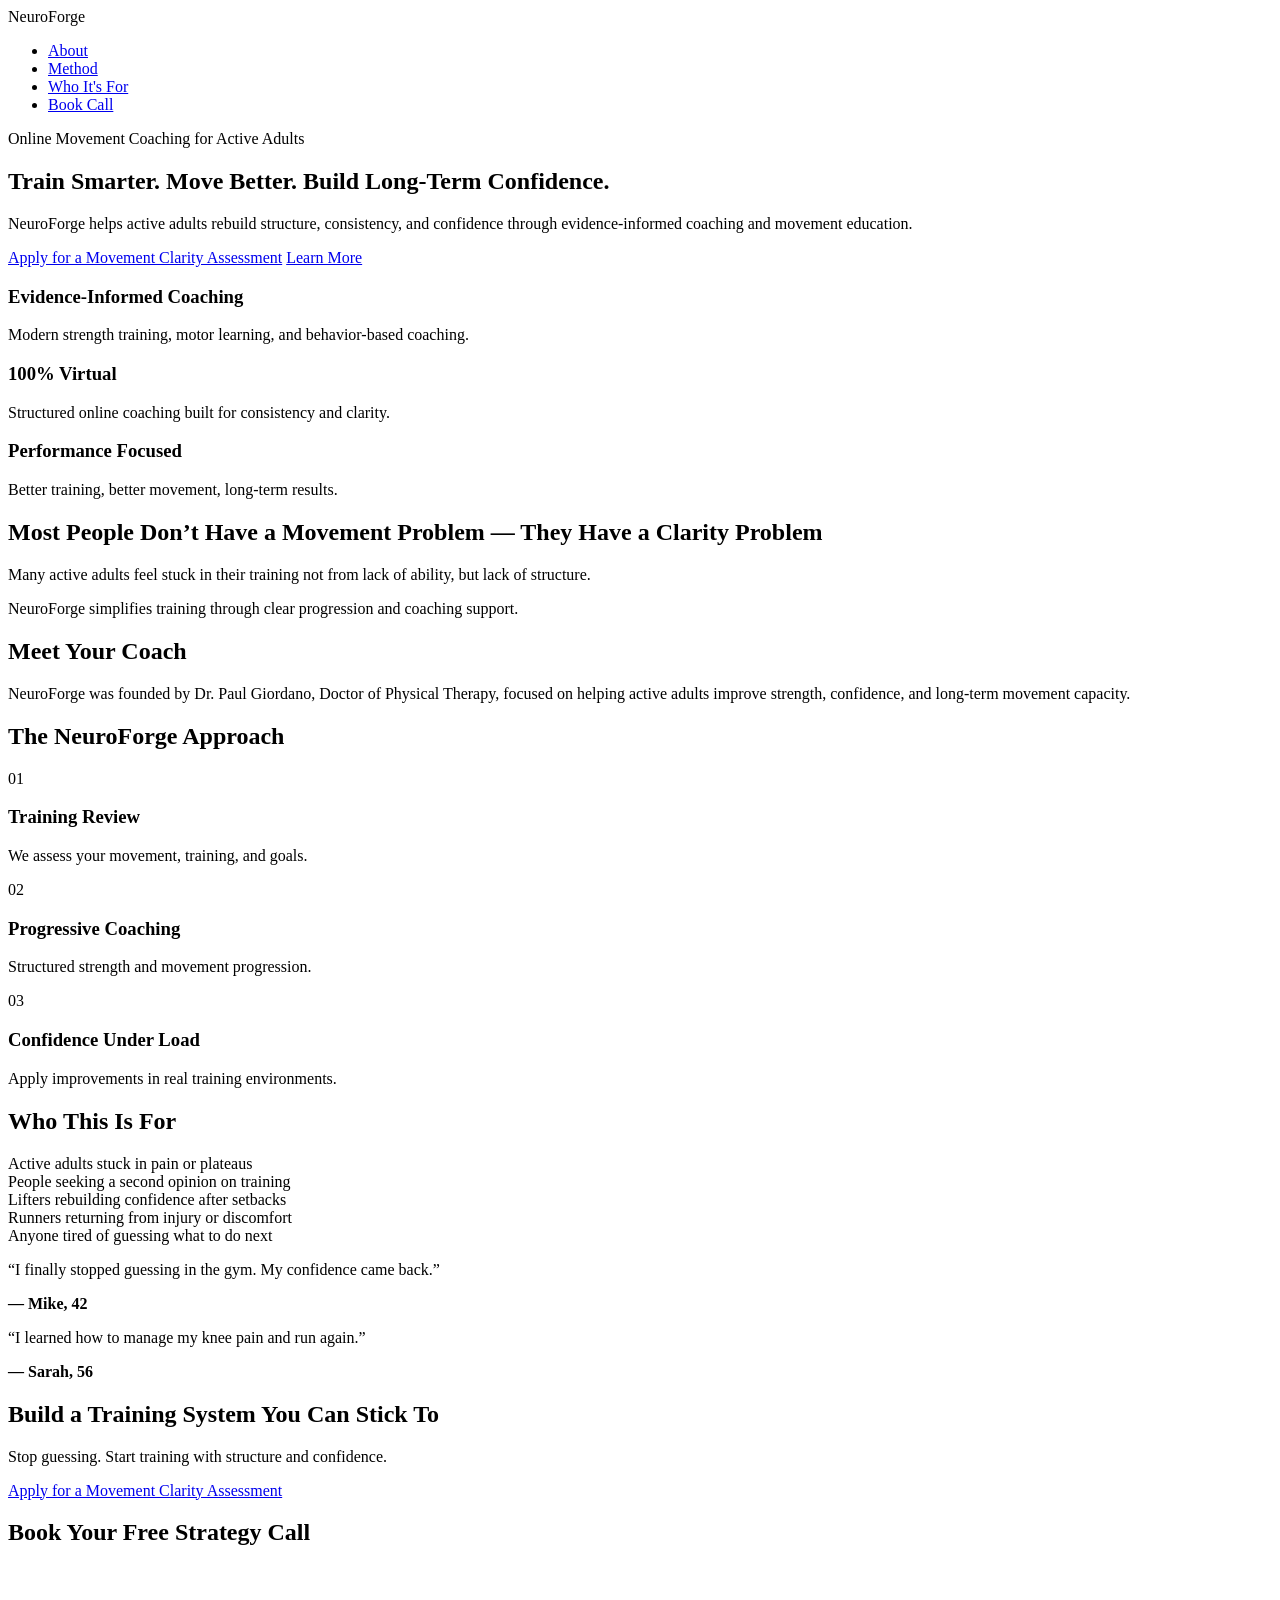
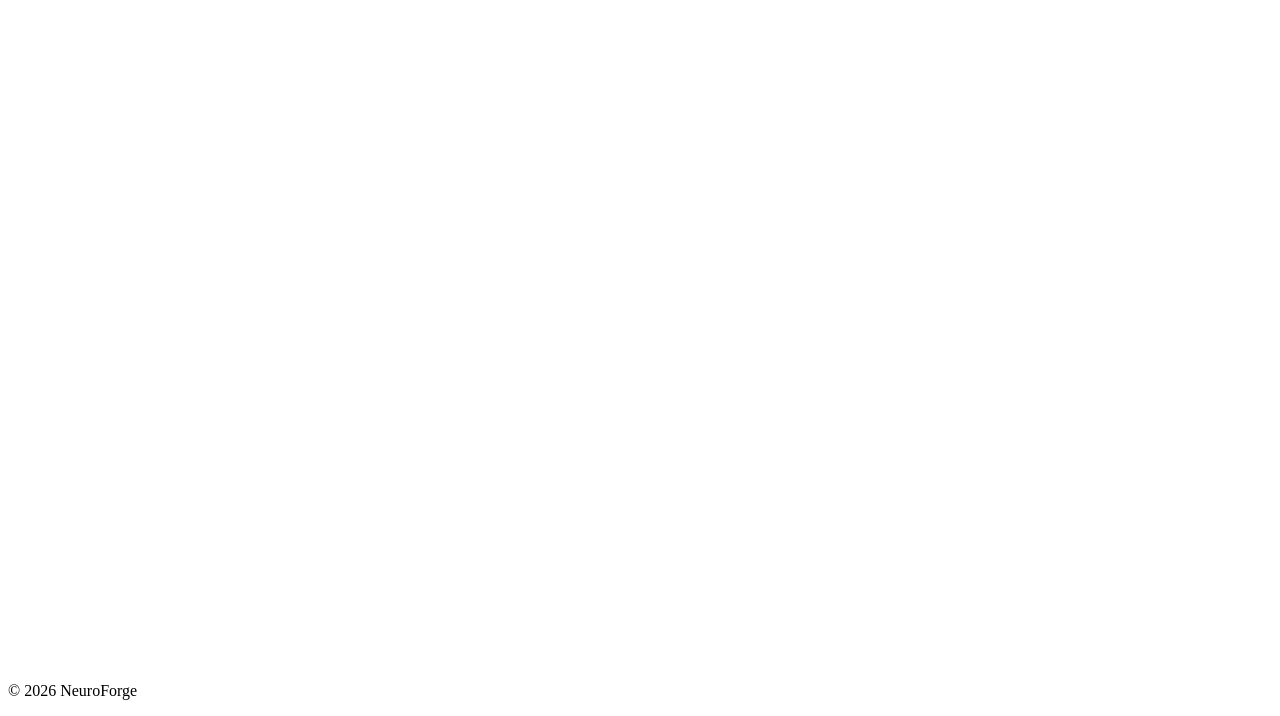
==== index.html @ fa885b61 "Update index.html" ====
<!DOCTYPE html>
<html lang="en">

<head>
  <meta charset="UTF-8" />
  <meta name="viewport" content="width=device-width, initial-scale=1.0"/>

  <title>NeuroForge | Online Movement Coaching for Active Adults</title>

  <meta name="description" content="Online movement coaching for active adults. Build strength, consistency, confidence, and long-term performance through evidence-informed coaching." />
  <meta name="keywords" content="online movement coaching, virtual movement coach, online strength coaching, active adults, movement education, performance coaching, mobility coaching" />
  <meta name="author" content="Dr. Paul Giordano" />

  <!-- Open Graph -->
  <meta property="og:title" content="NeuroForge | Online Movement Coaching for Active Adults" />
  <meta property="og:description" content="Build strength, consistency, and confidence through evidence-informed online coaching." />
  <meta property="og:type" content="website" />

  <!-- Fonts -->
  <link rel="preconnect" href="https://fonts.googleapis.com">
  <link href="https://fonts.googleapis.com/css2?family=Inter:wght@300;400;500;600;700;800&display=swap" rel="stylesheet">

  <!-- Calendly -->
  <link href="https://assets.calendly.com/assets/external/widget.css" rel="stylesheet">
  <script src="https://assets.calendly.com/assets/external/widget.js" async></script>

  <!-- YOUR CSS (THIS IS WHAT CONTROLS COLOR) -->
  <link rel="stylesheet" href="styles.css"/>
</head>

<body>

<!-- NAV -->
<nav class="navbar">
  <div class="logo">NeuroForge</div>

  <ul class="nav-links">
    <li><a href="#about">About</a></li>
    <li><a href="#method">Method</a></li>
    <li><a href="#results">Who It's For</a></li>
    <li><a href="#contact">Book Call</a></li>
  </ul>
</nav>

<!-- HERO -->
<section class="hero">
  <div class="hero-content">

    <p class="hero-subtitle">
      Online Movement Coaching for Active Adults
    </p>

    <h1>
      Train Smarter. Move Better. Build Long-Term Confidence.
    </h1>

    <p class="hero-text">
      NeuroForge helps active adults rebuild structure, consistency, and confidence through evidence-informed coaching and movement education.
    </p>

    <div class="hero-buttons">
      <a href="#contact" class="primary-btn">Apply for a Movement Clarity Assessment</a>
      <a href="#method" class="secondary-btn">Learn More</a>
    </div>

  </div>
</section>

<!-- CREDIBILITY -->
<section class="credibility">
  <div class="container">
    <div class="credibility-grid">

      <div class="credibility-card">
        <h3>Evidence-Informed Coaching</h3>
        <p>Modern strength training, motor learning, and behavior-based coaching.</p>
      </div>

      <div class="credibility-card">
        <h3>100% Virtual</h3>
        <p>Structured online coaching built for consistency and clarity.</p>
      </div>

      <div class="credibility-card">
        <h3>Performance Focused</h3>
        <p>Better training, better movement, long-term results.</p>
      </div>

    </div>
  </div>
</section>

<!-- ABOUT -->
<section class="about" id="about">
  <div class="container narrow">

    <h2>Most People Don’t Have a Movement Problem — They Have a Clarity Problem</h2>

    <p>
      Many active adults feel stuck in their training not from lack of ability, but lack of structure.
    </p>

    <p>
      NeuroForge simplifies training through clear progression and coaching support.
    </p>

  </div>
</section>

<!-- FOUNDER -->
<section class="founder">
  <div class="container narrow">

    <h2>Meet Your Coach</h2>

    <p>
      NeuroForge was founded by Dr. Paul Giordano, Doctor of Physical Therapy, focused on helping active adults improve strength, confidence, and long-term movement capacity.
    </p>

  </div>
</section>

<!-- METHOD -->
<section class="method" id="method">
  <div class="container">

    <h2>The NeuroForge Approach</h2>

    <div class="method-grid">

      <div class="method-card">
        <span>01</span>
        <h3>Training Review</h3>
        <p>We assess your movement, training, and goals.</p>
      </div>

      <div class="method-card">
        <span>02</span>
        <h3>Progressive Coaching</h3>
        <p>Structured strength and movement progression.</p>
      </div>

      <div class="method-card">
        <span>03</span>
        <h3>Confidence Under Load</h3>
        <p>Apply improvements in real training environments.</p>
      </div>

    </div>

  </div>
</section>

<!-- WHO IT'S FOR -->
<section class="results" id="results">
  <div class="container">

    <h2>Who This Is For</h2>

    <div class="results-grid">
      <div class="result-item">Active adults stuck in pain or plateaus</div>
      <div class="result-item">People seeking a second opinion on training</div>
      <div class="result-item">Lifters rebuilding confidence after setbacks</div>
      <div class="result-item">Runners returning from injury or discomfort</div>
      <div class="result-item">Anyone tired of guessing what to do next</div>
    </div>

  </div>
</section>

<!-- TESTIMONIALS -->
<section class="testimonials">
  <div class="container">

    <div class="testimonial">
      <p>“I finally stopped guessing in the gym. My confidence came back.”</p>
      <strong>— Mike, 42</strong>
    </div>

    <div class="testimonial">
      <p>“I learned how to manage my knee pain and run again.”</p>
      <strong>— Sarah, 56</strong>
    </div>

  </div>
</section>

<!-- CTA -->
<section class="cta">
  <div class="container">

    <h2>Build a Training System You Can Stick To</h2>
    <p>Stop guessing. Start training with structure and confidence.</p>

    <a href="#contact" class="primary-btn">Apply for a Movement Clarity Assessment</a>

  </div>
</section>

<!-- CONTACT -->
<section class="contact" id="contact">
  <div class="container">

    <h2>Book Your Free Strategy Call</h2>

    <div class="calendly-inline-widget"
      data-url="https://calendly.com/paulgiordanodpt/30min"
      style="min-width:320px;height:700px;">
    </div>

  </div>
</section>

<!-- FOOTER -->
<footer>
  <div class="container">
    <p>© 2026 NeuroForge</p>
  </div>
</footer>

<script src="script.js"></script>

</body>
</html>
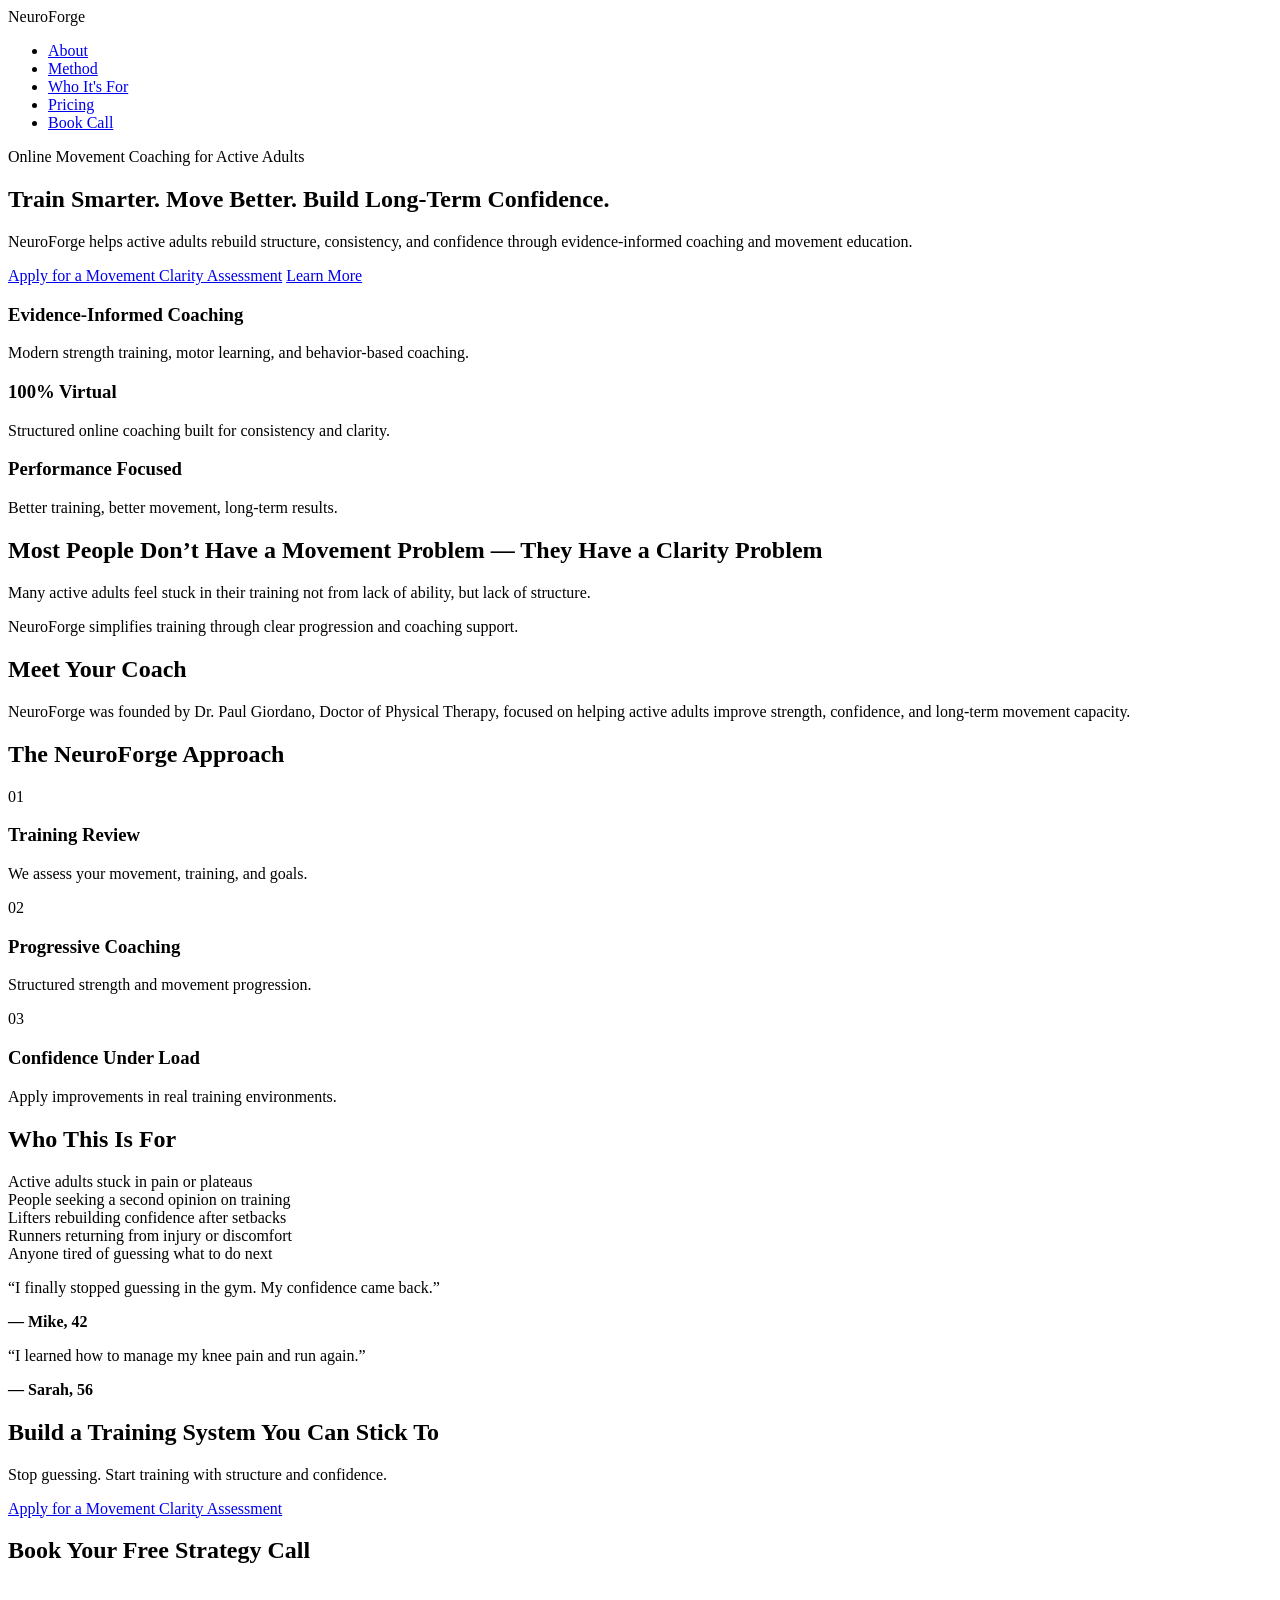
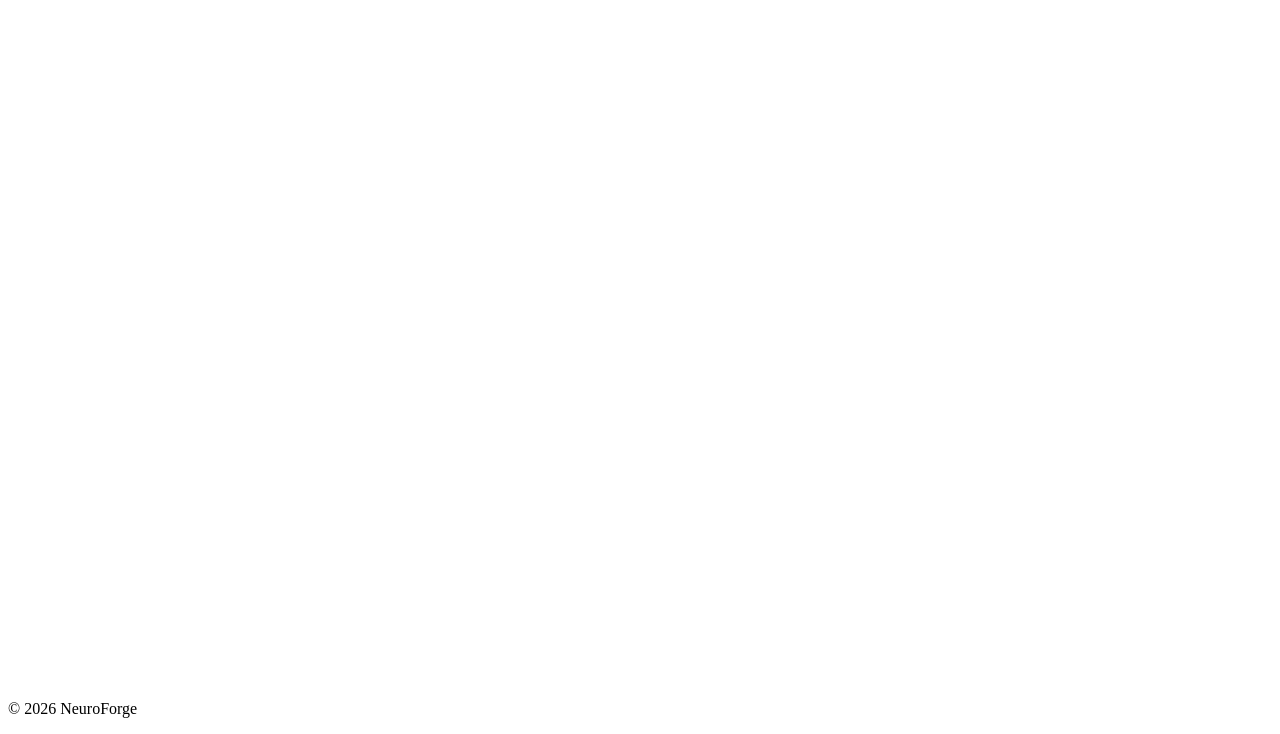
==== commit 6d4d4eaf: "Update index.html" ====
--- a/index.html
+++ b/index.html
@@ -38,6 +38,7 @@
     <li><a href="#about">About</a></li>
     <li><a href="#method">Method</a></li>
     <li><a href="#results">Who It's For</a></li>
+    <li><a href="pricing.html">Pricing</a></li>
     <li><a href="#contact">Book Call</a></li>
   </ul>
 </nav>
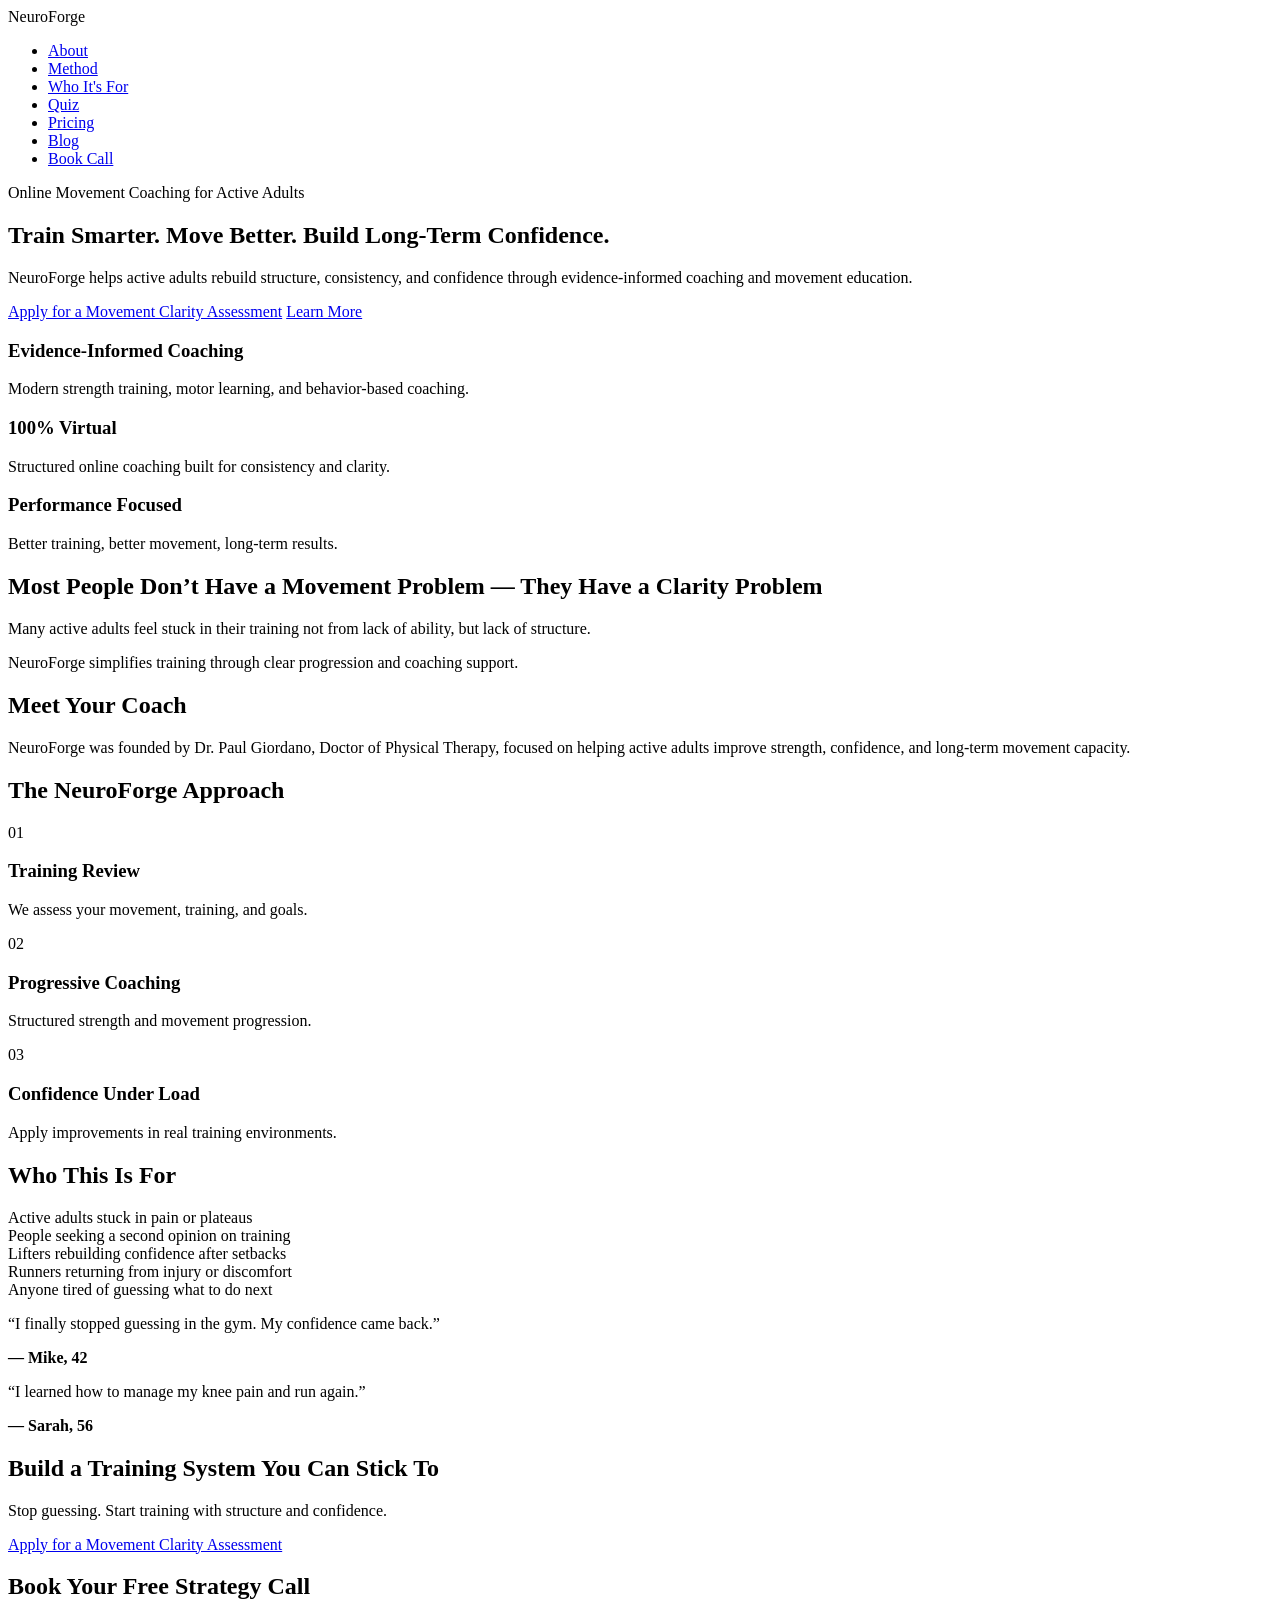
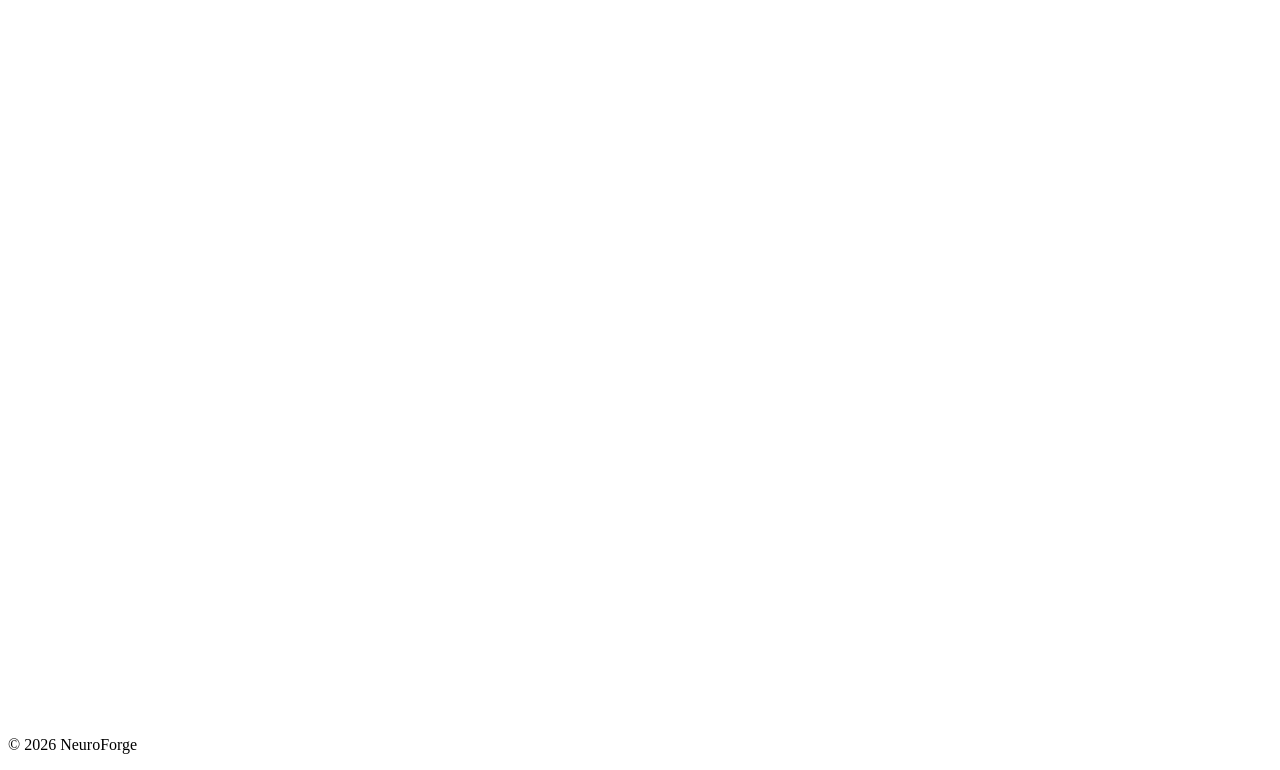
==== commit 303ff303: "Update index.html" ====
--- a/index.html
+++ b/index.html
@@ -38,7 +38,9 @@
     <li><a href="#about">About</a></li>
     <li><a href="#method">Method</a></li>
     <li><a href="#results">Who It's For</a></li>
+   <li><a href="quiz.html">Quiz</a></li>
     <li><a href="pricing.html">Pricing</a></li>
+    <li><a href="blog.html">Blog</a></li>
     <li><a href="#contact">Book Call</a></li>
   </ul>
 </nav>
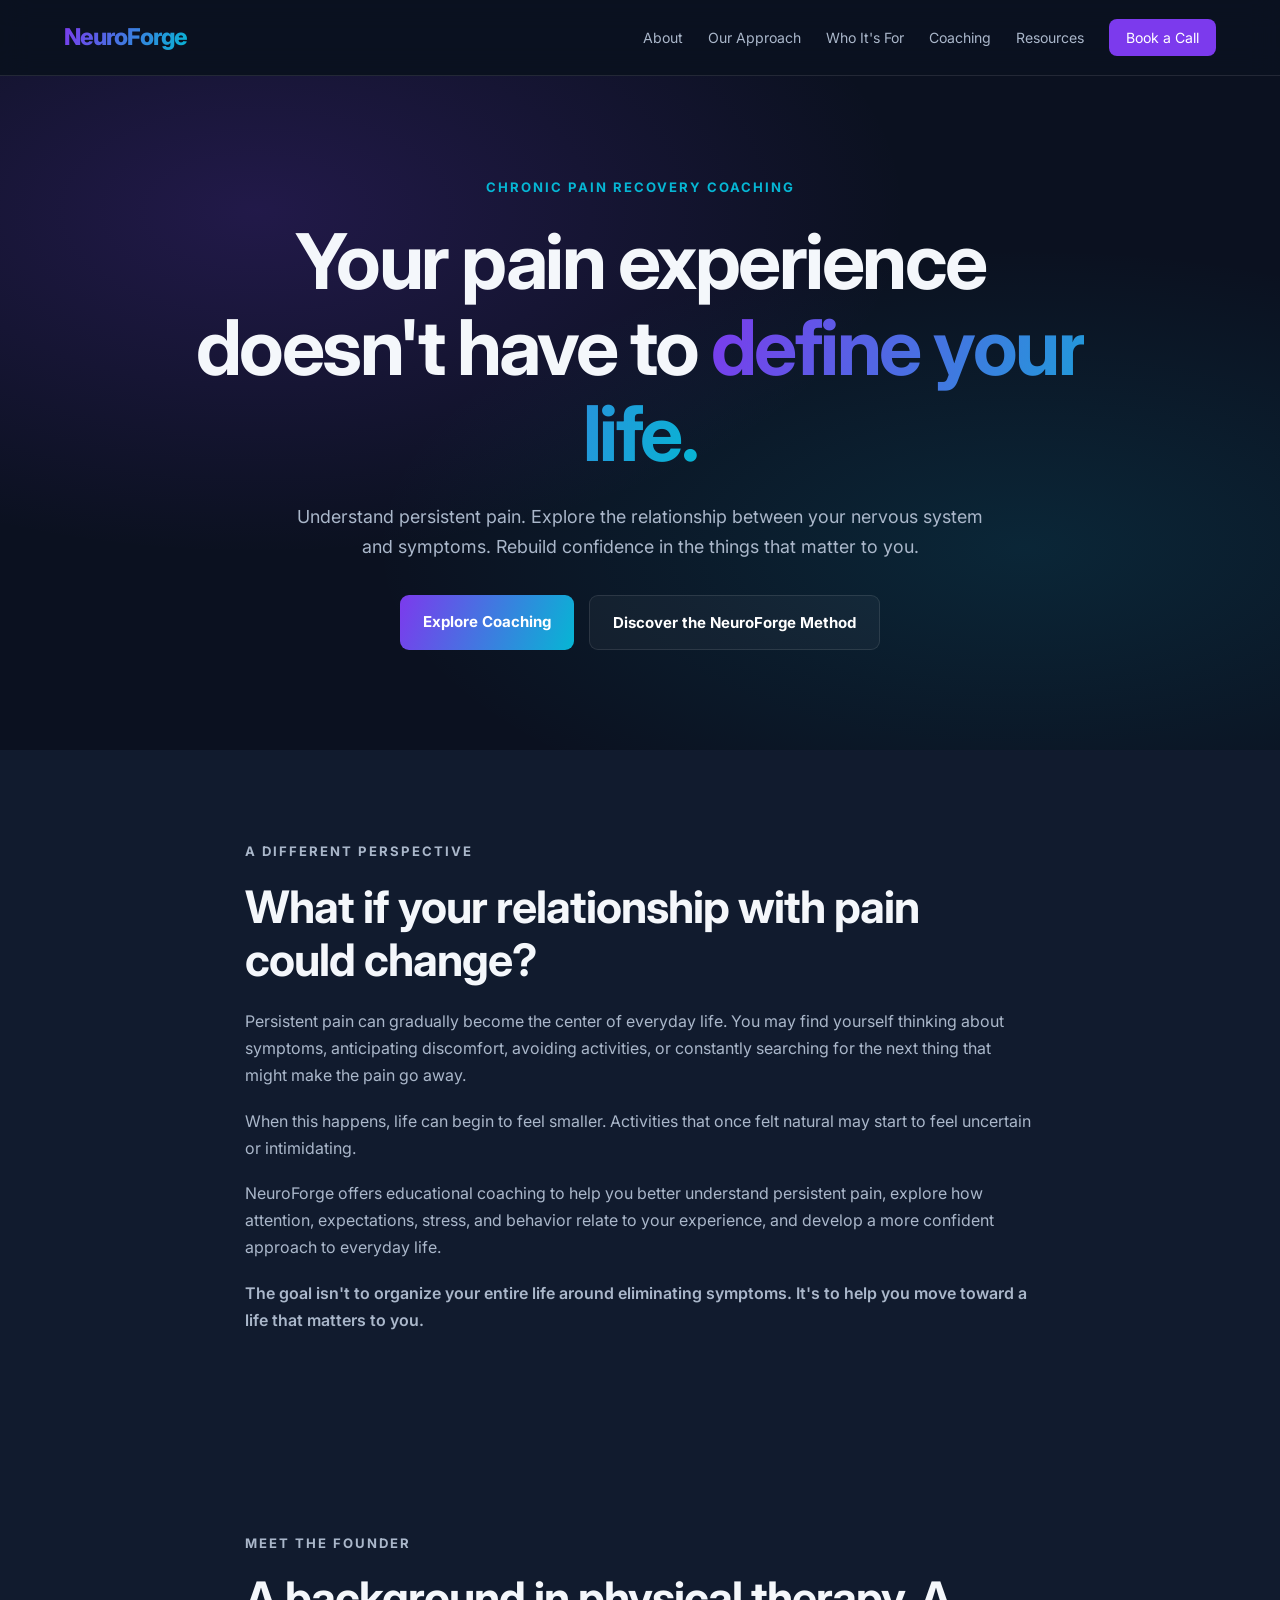
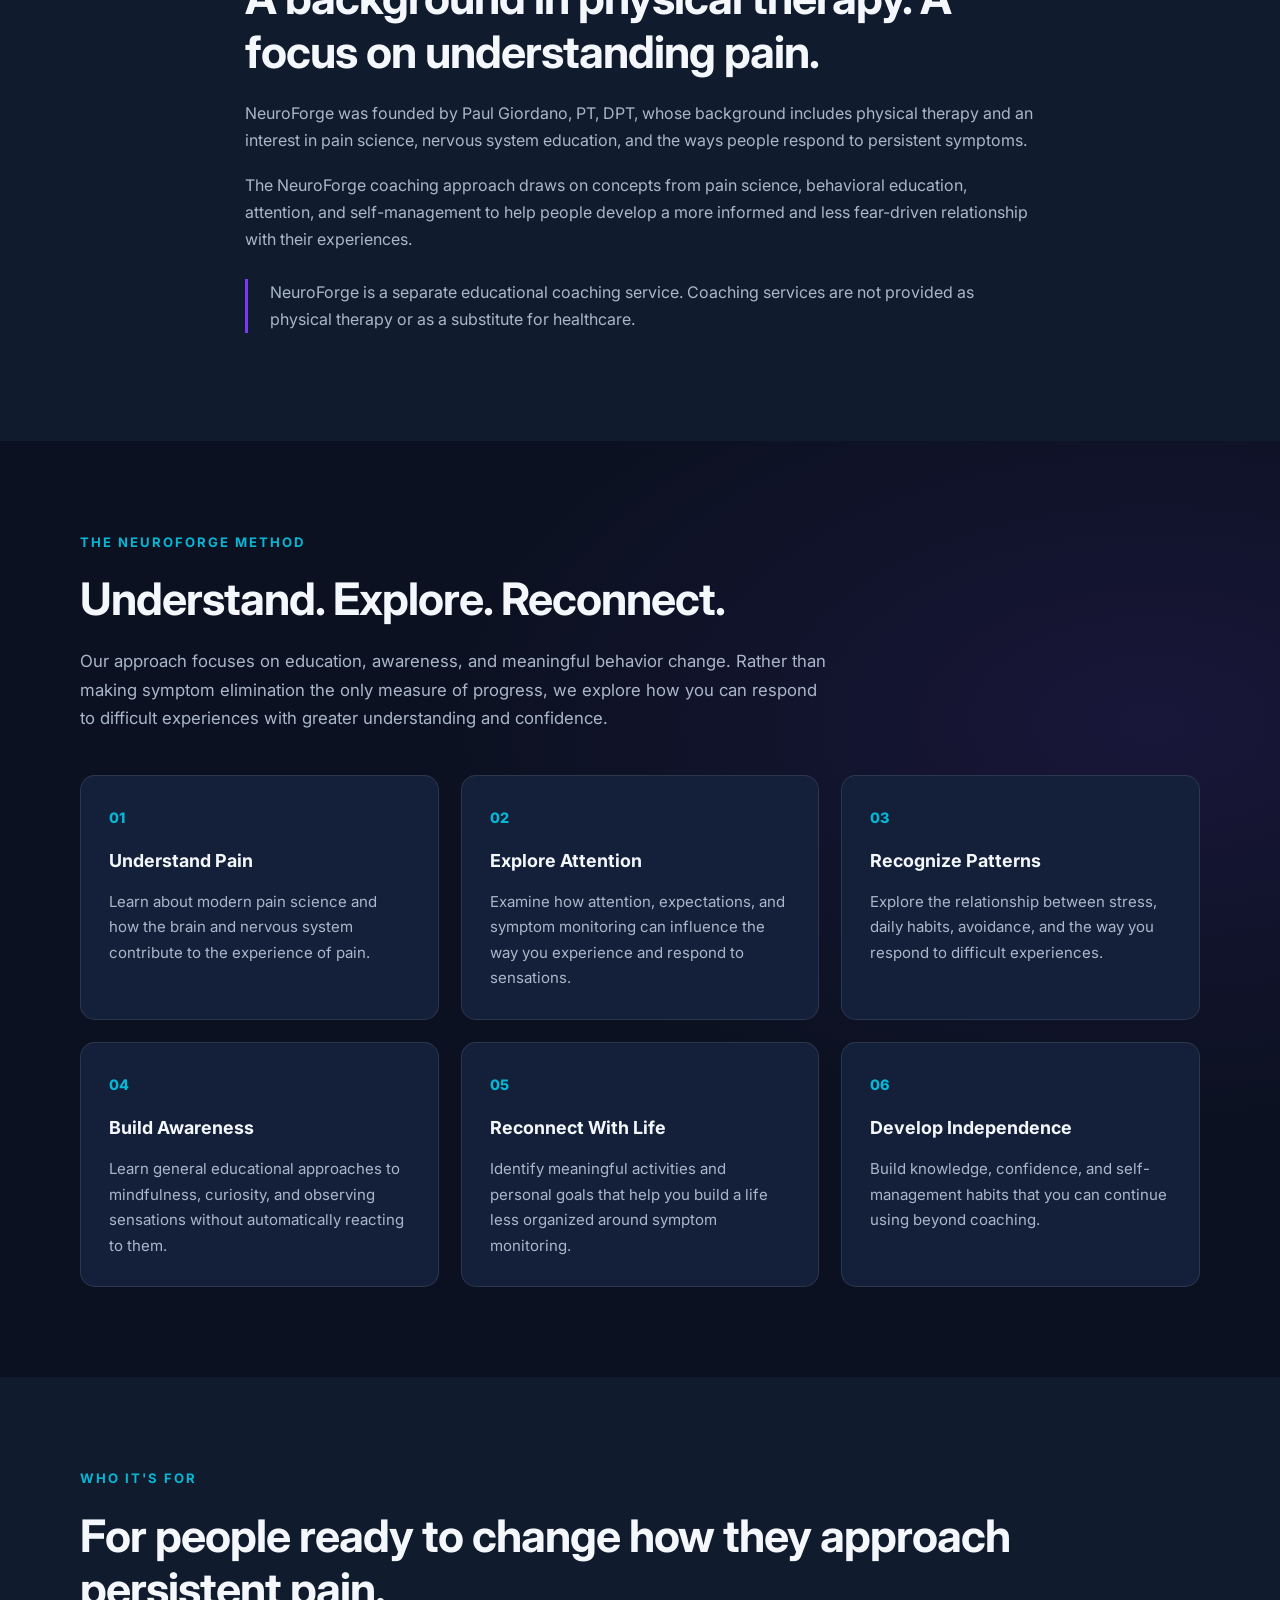
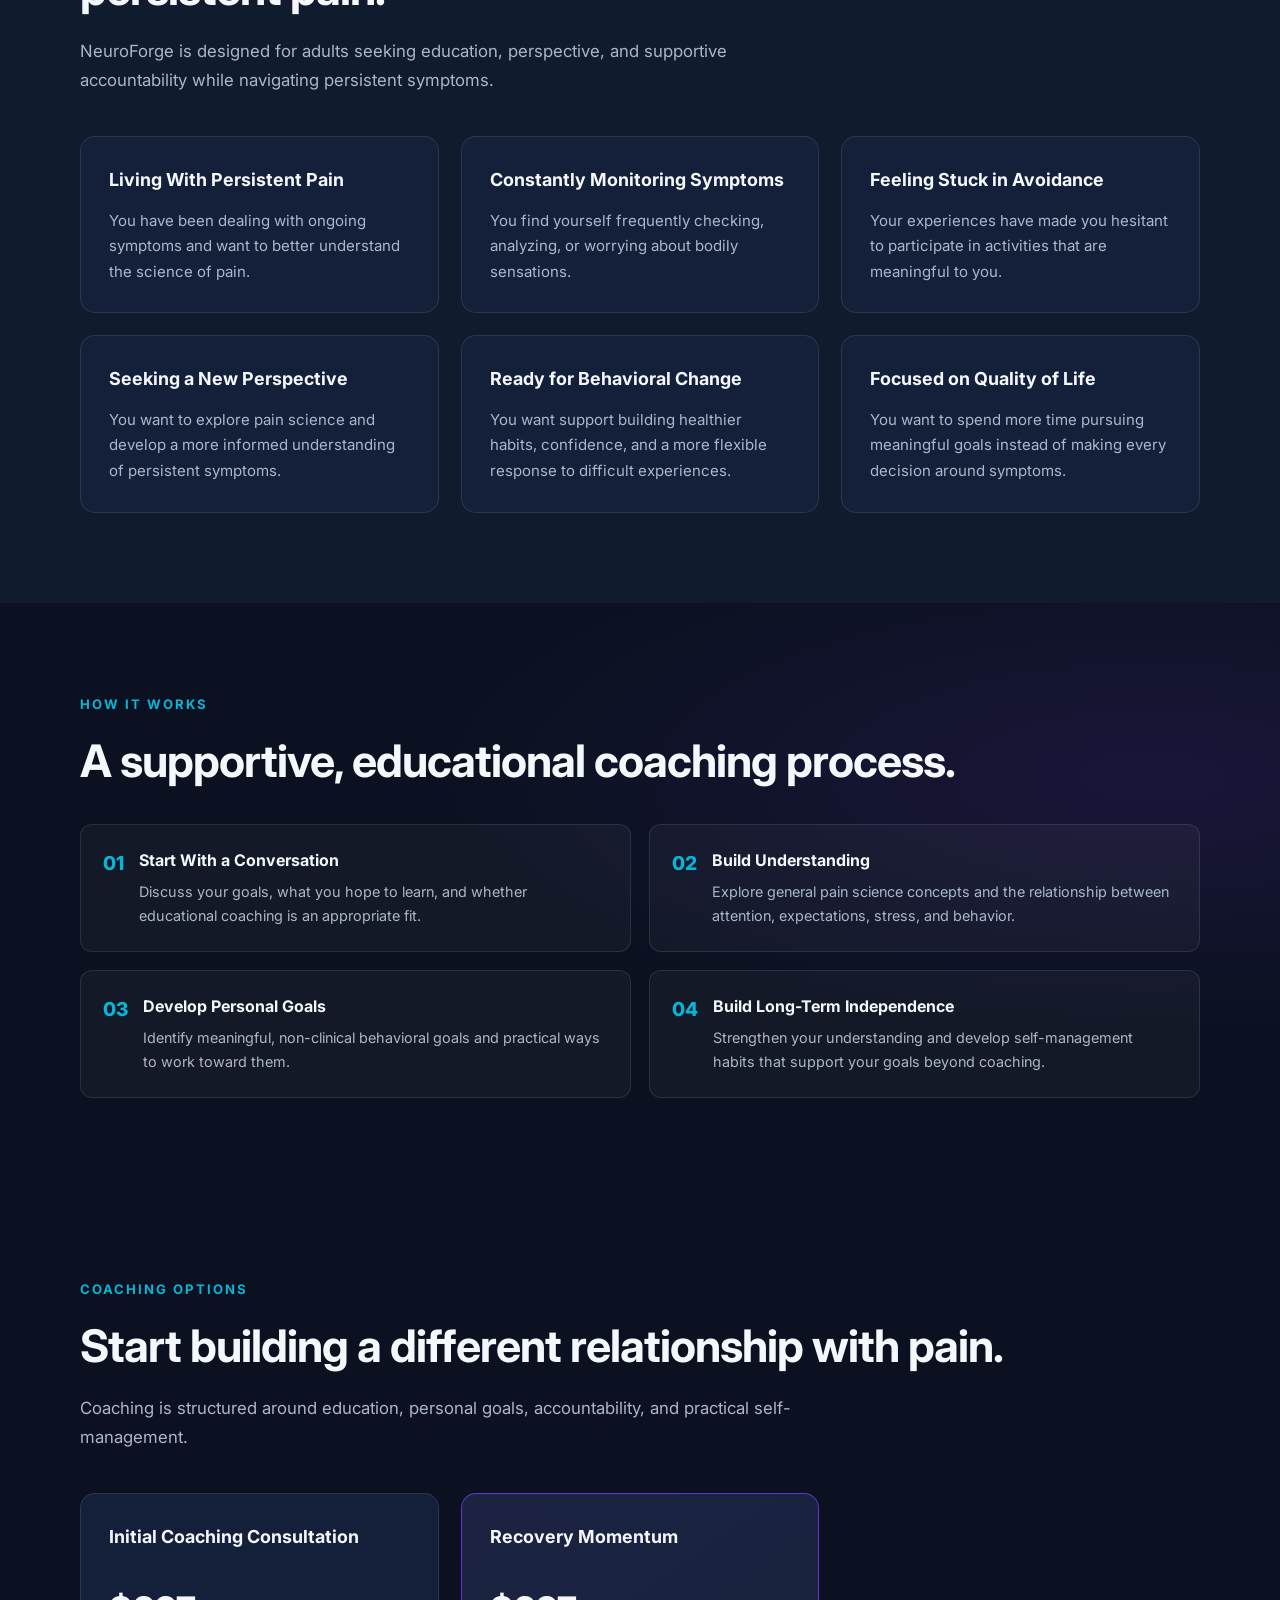
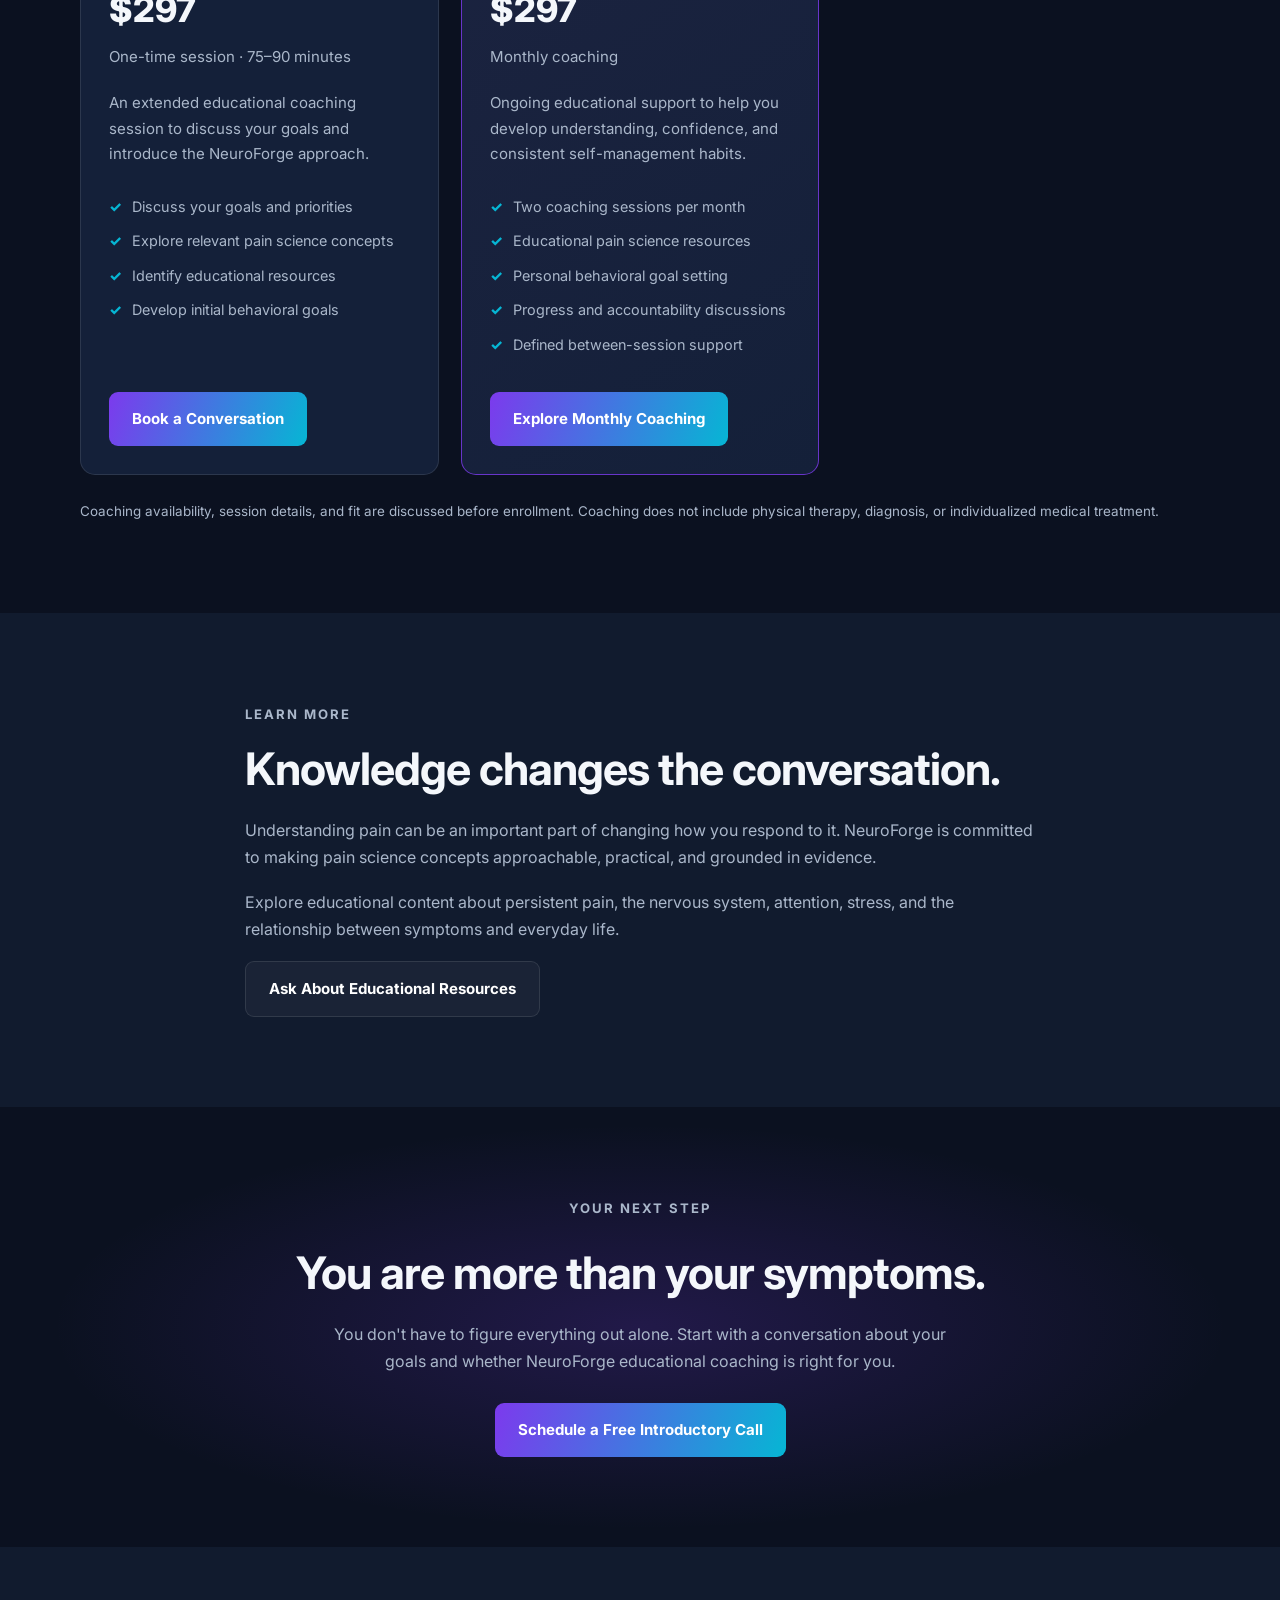
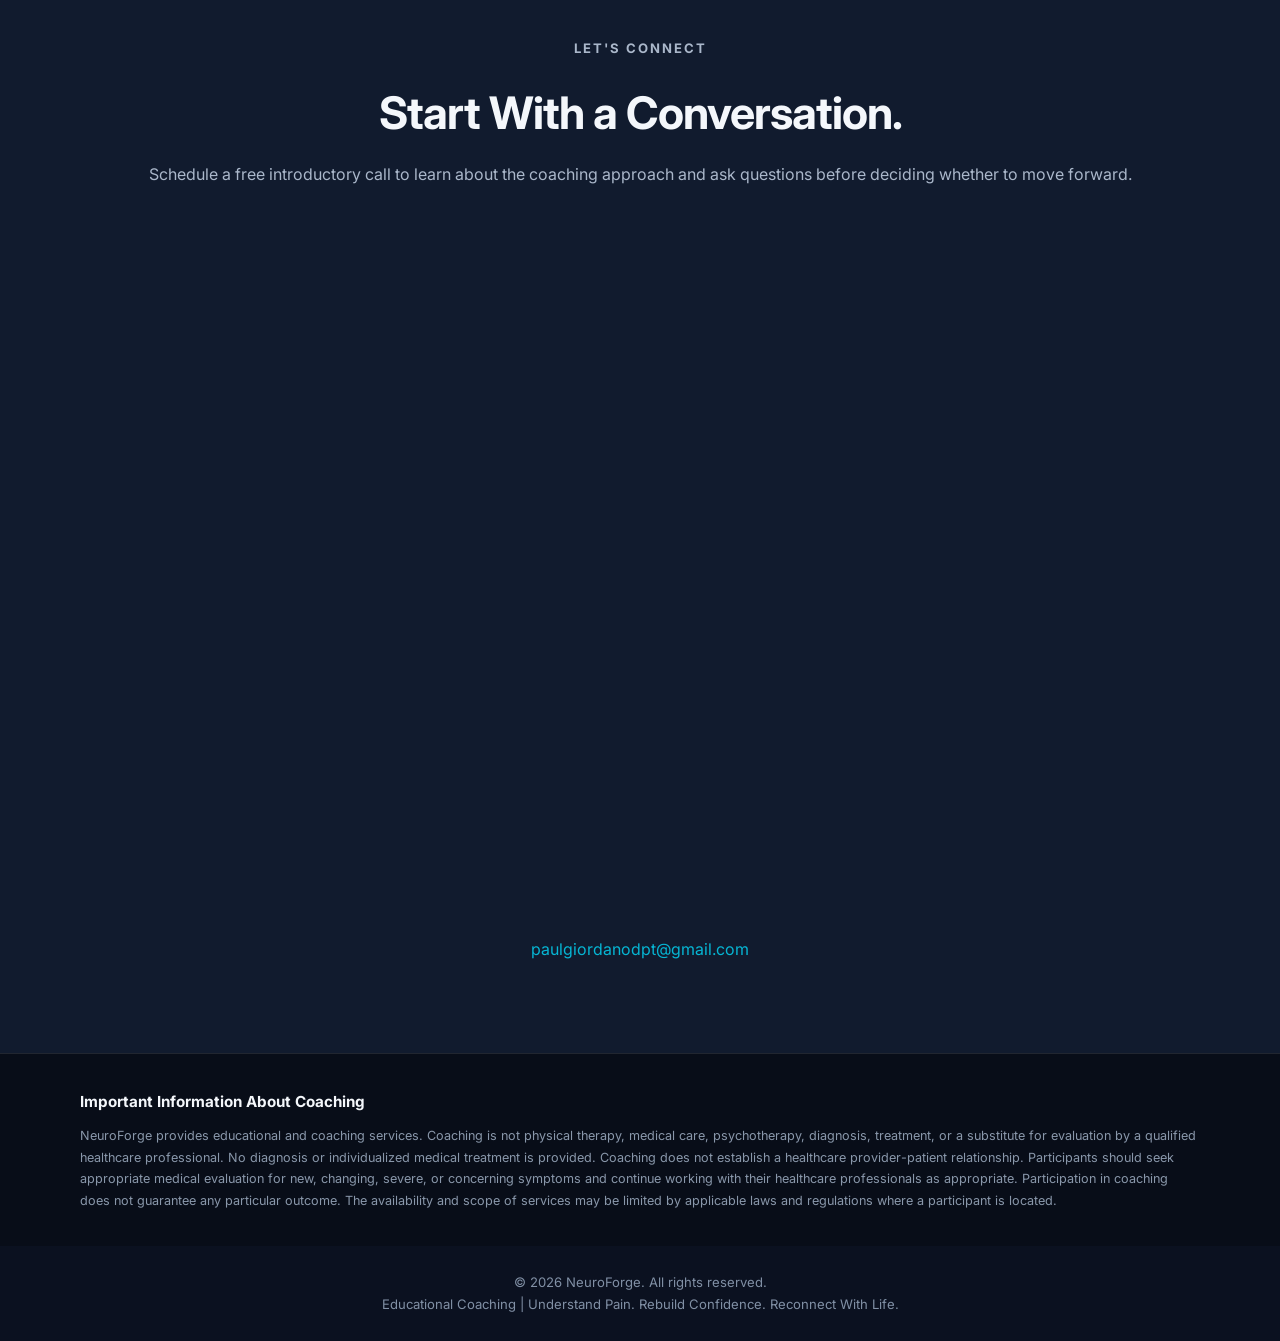
==== commit fb9823cc: "Update index.html" ====
--- a/index.html
+++ b/index.html
@@ -1,227 +1,999 @@
+
 <!DOCTYPE html>
 <html lang="en">
-
 <head>
   <meta charset="UTF-8" />
-  <meta name="viewport" content="width=device-width, initial-scale=1.0"/>
-
-  <title>NeuroForge | Online Movement Coaching for Active Adults</title>
-
-  <meta name="description" content="Online movement coaching for active adults. Build strength, consistency, confidence, and long-term performance through evidence-informed coaching." />
-  <meta name="keywords" content="online movement coaching, virtual movement coach, online strength coaching, active adults, movement education, performance coaching, mobility coaching" />
-  <meta name="author" content="Dr. Paul Giordano" />
-
-  <!-- Open Graph -->
-  <meta property="og:title" content="NeuroForge | Online Movement Coaching for Active Adults" />
-  <meta property="og:description" content="Build strength, consistency, and confidence through evidence-informed online coaching." />
+  <meta name="viewport" content="width=device-width, initial-scale=1.0" />
+
+  <title>NeuroForge | Chronic Pain Recovery Coaching</title>
+
+  <meta name="description" content="NeuroForge offers educational coaching for people living with persistent pain. Understand pain, build confidence, and reconnect with the activities that matter." />
+  <meta name="keywords" content="chronic pain coaching, persistent pain education, pain neuroscience education, nervous system education, pain recovery coaching" />
+  <meta name="author" content="Paul Giordano" />
+
+  <meta property="og:title" content="NeuroForge | Chronic Pain Recovery Coaching" />
+  <meta property="og:description" content="Understand pain. Rebuild confidence. Reconnect with life." />
   <meta property="og:type" content="website" />
 
-  <!-- Fonts -->
   <link rel="preconnect" href="https://fonts.googleapis.com">
+  <link rel="preconnect" href="https://fonts.gstatic.com" crossorigin>
   <link href="https://fonts.googleapis.com/css2?family=Inter:wght@300;400;500;600;700;800&display=swap" rel="stylesheet">
 
-  <!-- Calendly -->
   <link href="https://assets.calendly.com/assets/external/widget.css" rel="stylesheet">
   <script src="https://assets.calendly.com/assets/external/widget.js" async></script>
 
-  <!-- YOUR CSS (THIS IS WHAT CONTROLS COLOR) -->
-  <link rel="stylesheet" href="styles.css"/>
+  <style>
+    :root {
+      --bg: #0b1120;
+      --bg-light: #111b2e;
+      --card: #142039;
+      --purple: #7c3aed;
+      --cyan: #06b6d4;
+      --text: #f4f7fb;
+      --muted: #aab7ca;
+      --border: rgba(255,255,255,0.10);
+      --gradient: linear-gradient(110deg, #7c3aed, #06b6d4);
+    }
+
+    * {
+      box-sizing: border-box;
+      margin: 0;
+      padding: 0;
+    }
+
+    html {
+      scroll-behavior: smooth;
+      scroll-padding-top: 90px;
+    }
+
+    body {
+      font-family: 'Inter', sans-serif;
+      background: var(--bg);
+      color: var(--text);
+      line-height: 1.7;
+    }
+
+    a {
+      color: inherit;
+      text-decoration: none;
+    }
+
+    .container {
+      width: min(1120px, 90%);
+      margin: auto;
+    }
+
+    .narrow {
+      max-width: 790px;
+    }
+
+    .navbar {
+      position: sticky;
+      top: 0;
+      z-index: 100;
+      display: flex;
+      justify-content: space-between;
+      align-items: center;
+      padding: 18px 5%;
+      background: rgba(11,17,32,0.94);
+      backdrop-filter: blur(14px);
+      border-bottom: 1px solid var(--border);
+    }
+
+    .logo {
+      font-size: 1.45rem;
+      font-weight: 800;
+      letter-spacing: -1px;
+      background: var(--gradient);
+      -webkit-background-clip: text;
+      background-clip: text;
+      color: transparent;
+    }
+
+    .nav-links {
+      display: flex;
+      align-items: center;
+      gap: 25px;
+      list-style: none;
+    }
+
+    .nav-links a {
+      color: var(--muted);
+      font-size: 0.88rem;
+      transition: color 0.2s;
+    }
+
+    .nav-links a:hover {
+      color: var(--cyan);
+    }
+
+    .nav-links .nav-cta {
+      color: white;
+      background: var(--purple);
+      padding: 10px 17px;
+      border-radius: 8px;
+    }
+
+    .hero {
+      min-height: 660px;
+      display: flex;
+      align-items: center;
+      text-align: center;
+      padding: 100px 20px;
+      background:
+        radial-gradient(ellipse at 20% 20%, rgba(124,58,237,0.20), transparent 45%),
+        radial-gradient(ellipse at 80% 70%, rgba(6,182,212,0.13), transparent 45%);
+    }
+
+    .hero-content {
+      max-width: 900px;
+      margin: auto;
+    }
+
+    .eyebrow {
+      color: var(--cyan);
+      font-size: 0.82rem;
+      font-weight: 700;
+      letter-spacing: 2px;
+      text-transform: uppercase;
+      margin-bottom: 20px;
+    }
+
+    h1 {
+      font-size: clamp(2.6rem, 6vw, 4.8rem);
+      line-height: 1.12;
+      letter-spacing: -2.5px;
+      margin-bottom: 25px;
+    }
+
+    .gradient-text {
+      background: var(--gradient);
+      -webkit-background-clip: text;
+      background-clip: text;
+      color: transparent;
+    }
+
+    .hero-text {
+      max-width: 720px;
+      margin: 0 auto 32px;
+      color: var(--muted);
+      font-size: 1.12rem;
+    }
+
+    .hero-buttons {
+      display: flex;
+      justify-content: center;
+      flex-wrap: wrap;
+      gap: 15px;
+    }
+
+    .primary-btn,
+    .secondary-btn {
+      display: inline-block;
+      padding: 14px 23px;
+      border-radius: 9px;
+      font-weight: 700;
+      font-size: 0.94rem;
+      transition: transform 0.2s, opacity 0.2s;
+    }
+
+    .primary-btn {
+      color: white;
+      background: var(--gradient);
+    }
+
+    .secondary-btn {
+      color: white;
+      border: 1px solid var(--border);
+      background: rgba(255,255,255,0.04);
+    }
+
+    .primary-btn:hover,
+    .secondary-btn:hover {
+      transform: translateY(-2px);
+      opacity: 0.9;
+    }
+
+    section {
+      padding: 90px 0;
+    }
+
+    section h2 {
+      font-size: clamp(2rem, 4vw, 2.8rem);
+      line-height: 1.2;
+      letter-spacing: -1px;
+      margin-bottom: 20px;
+    }
+
+    .section-intro {
+      max-width: 750px;
+      color: var(--muted);
+      font-size: 1.05rem;
+      margin-bottom: 42px;
+    }
+
+    .about {
+      background: var(--bg-light);
+    }
+
+    .about p,
+    .founder p,
+    .method-intro,
+    .who-intro {
+      color: var(--muted);
+      margin-bottom: 18px;
+    }
+
+    .highlight {
+      color: var(--cyan);
+      font-weight: 600;
+    }
+
+    .pillars-grid,
+    .who-grid,
+    .pricing-grid {
+      display: grid;
+      grid-template-columns: repeat(3, 1fr);
+      gap: 22px;
+      margin-top: 40px;
+    }
+
+    .pillar-card,
+    .who-card,
+    .pricing-card {
+      background: var(--card);
+      border: 1px solid var(--border);
+      border-radius: 15px;
+      padding: 28px;
+    }
+
+    .pillar-number {
+      display: inline-block;
+      color: var(--cyan);
+      font-weight: 800;
+      font-size: 0.9rem;
+      margin-bottom: 16px;
+    }
+
+    .pillar-card h3,
+    .who-card h3,
+    .pricing-card h3 {
+      font-size: 1.12rem;
+      margin-bottom: 12px;
+    }
+
+    .pillar-card p,
+    .who-card p,
+    .pricing-card p {
+      color: var(--muted);
+      font-size: 0.94rem;
+    }
+
+    .founder {
+      background: var(--bg-light);
+    }
+
+    .founder-note {
+      border-left: 3px solid var(--purple);
+      padding-left: 22px;
+      margin-top: 25px;
+    }
+
+    .method {
+      background:
+        radial-gradient(ellipse at 90% 30%, rgba(124,58,237,0.12), transparent 45%);
+    }
+
+    .method-list {
+      display: grid;
+      grid-template-columns: repeat(2, 1fr);
+      gap: 18px;
+      margin-top: 35px;
+    }
+
+    .method-item {
+      display: flex;
+      gap: 15px;
+      align-items: flex-start;
+      padding: 22px;
+      background: rgba(255,255,255,0.035);
+      border: 1px solid var(--border);
+      border-radius: 12px;
+    }
+
+    .method-icon {
+      color: var(--cyan);
+      font-size: 1.2rem;
+      font-weight: 800;
+    }
+
+    .method-item h3 {
+      font-size: 1rem;
+      margin-bottom: 6px;
+    }
+
+    .method-item p {
+      color: var(--muted);
+      font-size: 0.9rem;
+    }
+
+    .who {
+      background: var(--bg-light);
+    }
+
+    .who-card {
+      min-height: 150px;
+    }
+
+    .who-card p {
+      margin-top: 8px;
+    }
+
+    .pricing-card {
+      display: flex;
+      flex-direction: column;
+      align-items: flex-start;
+    }
+
+    .pricing-card.featured {
+      border-color: rgba(124,58,237,0.8);
+      background: linear-gradient(145deg, #1b2340, #142039);
+    }
+
+    .price {
+      font-size: 2.2rem;
+      font-weight: 800;
+      margin: 15px 0 5px;
+    }
+
+    .price-note {
+      color: var(--muted);
+      font-size: 0.85rem;
+      margin-bottom: 20px;
+    }
+
+    .pricing-card ul {
+      list-style: none;
+      margin: 18px 0 25px;
+    }
+
+    .pricing-card li {
+      color: var(--muted);
+      font-size: 0.9rem;
+      margin: 10px 0;
+    }
+
+    .pricing-card li::before {
+      content: "✓";
+      color: var(--cyan);
+      margin-right: 10px;
+      font-weight: 800;
+    }
+
+    .pricing-card .primary-btn {
+      margin-top: auto;
+    }
+
+    .pricing-disclaimer {
+      margin-top: 25px;
+      color: var(--muted);
+      font-size: 0.84rem;
+    }
+
+    .cta {
+      text-align: center;
+      background:
+        radial-gradient(ellipse at center, rgba(124,58,237,0.20), transparent 65%);
+    }
+
+    .cta p {
+      max-width: 650px;
+      margin: 0 auto 28px;
+      color: var(--muted);
+    }
+
+    .contact {
+      background: var(--bg-light);
+      text-align: center;
+    }
+
+    .contact p {
+      color: var(--muted);
+      margin-bottom: 28px;
+    }
+
+    .calendly-inline-widget {
+      min-width: 320px;
+      height: 700px;
+      margin: 0 auto;
+      max-width: 1000px;
+    }
+
+    .contact-email {
+      display: inline-block;
+      margin-top: 20px;
+      color: var(--cyan);
+    }
+
+    .disclaimer {
+      padding: 35px 0;
+      background: #080d18;
+      border-top: 1px solid var(--border);
+    }
+
+    .disclaimer h3 {
+      font-size: 0.95rem;
+      margin-bottom: 10px;
+    }
+
+    .disclaimer p {
+      color: #8997aa;
+      font-size: 0.79rem;
+      line-height: 1.7;
+    }
+
+    footer {
+      padding: 25px 0;
+      text-align: center;
+      color: #8190a5;
+      font-size: 0.82rem;
+    }
+
+    @media (max-width: 850px) {
+      .navbar {
+        align-items: flex-start;
+        gap: 15px;
+        flex-direction: column;
+      }
+
+      .nav-links {
+        width: 100%;
+        gap: 16px;
+        flex-wrap: wrap;
+      }
+
+      .pillars-grid,
+      .who-grid,
+      .pricing-grid {
+        grid-template-columns: repeat(2, 1fr);
+      }
+    }
+
+    @media (max-width: 600px) {
+      section {
+        padding: 65px 0;
+      }
+
+      .hero {
+        min-height: auto;
+        padding: 85px 18px;
+      }
+
+      h1 {
+        letter-spacing: -1.5px;
+      }
+
+      .hero-text {
+        font-size: 1rem;
+      }
+
+      .hero-buttons {
+        flex-direction: column;
+      }
+
+      .hero-buttons a {
+        width: 100%;
+        text-align: center;
+      }
+
+      .nav-links {
+        gap: 12px 17px;
+      }
+
+      .nav-links a {
+        font-size: 0.8rem;
+      }
+
+      .pillars-grid,
+      .who-grid,
+      .pricing-grid,
+      .method-list {
+        grid-template-columns: 1fr;
+      }
+
+      .pillar-card,
+      .who-card,
+      .pricing-card {
+        padding: 23px;
+      }
+
+      .calendly-inline-widget {
+        height: 720px;
+      }
+    }
+  </style>
 </head>
 
 <body>
 
-<!-- NAV -->
-<nav class="navbar">
-  <div class="logo">NeuroForge</div>
-
-  <ul class="nav-links">
-    <li><a href="#about">About</a></li>
-    <li><a href="#method">Method</a></li>
-    <li><a href="#results">Who It's For</a></li>
-   <li><a href="quiz.html">Quiz</a></li>
-    <li><a href="pricing.html">Pricing</a></li>
-    <li><a href="blog.html">Blog</a></li>
-    <li><a href="#contact">Book Call</a></li>
-  </ul>
-</nav>
-
-<!-- HERO -->
-<section class="hero">
-  <div class="hero-content">
-
-    <p class="hero-subtitle">
-      Online Movement Coaching for Active Adults
-    </p>
-
-    <h1>
-      Train Smarter. Move Better. Build Long-Term Confidence.
-    </h1>
-
-    <p class="hero-text">
-      NeuroForge helps active adults rebuild structure, consistency, and confidence through evidence-informed coaching and movement education.
-    </p>
-
-    <div class="hero-buttons">
-      <a href="#contact" class="primary-btn">Apply for a Movement Clarity Assessment</a>
-      <a href="#method" class="secondary-btn">Learn More</a>
-    </div>
-
-  </div>
-</section>
-
-<!-- CREDIBILITY -->
-<section class="credibility">
-  <div class="container">
-    <div class="credibility-grid">
-
-      <div class="credibility-card">
-        <h3>Evidence-Informed Coaching</h3>
-        <p>Modern strength training, motor learning, and behavior-based coaching.</p>
+  <!-- NAVIGATION -->
+  <nav class="navbar">
+    <a href="#" class="logo">NeuroForge</a>
+
+    <ul class="nav-links">
+      <li><a href="#about">About</a></li>
+      <li><a href="#method">Our Approach</a></li>
+      <li><a href="#who">Who It's For</a></li>
+      <li><a href="#coaching">Coaching</a></li>
+      <li><a href="#resources">Resources</a></li>
+      <li><a href="#contact" class="nav-cta">Book a Call</a></li>
+    </ul>
+  </nav>
+
+  <!-- HERO -->
+  <section class="hero">
+    <div class="hero-content">
+
+      <p class="eyebrow">Chronic Pain Recovery Coaching</p>
+
+      <h1>
+        Your pain experience doesn't have to
+        <span class="gradient-text">define your life.</span>
+      </h1>
+
+      <p class="hero-text">
+        Understand persistent pain. Explore the relationship between your
+        nervous system and symptoms. Rebuild confidence in the things that
+        matter to you.
+      </p>
+
+      <div class="hero-buttons">
+        <a href="#contact" class="primary-btn">Explore Coaching</a>
+        <a href="#method" class="secondary-btn">Discover the NeuroForge Method</a>
       </div>
 
-      <div class="credibility-card">
-        <h3>100% Virtual</h3>
-        <p>Structured online coaching built for consistency and clarity.</p>
+    </div>
+  </section>
+
+  <!-- INTRODUCTION -->
+  <section class="about" id="about">
+    <div class="container narrow">
+
+      <p class="eyebrow">A Different Perspective</p>
+
+      <h2>What if your relationship with pain could change?</h2>
+
+      <p>
+        Persistent pain can gradually become the center of everyday life.
+        You may find yourself thinking about symptoms, anticipating discomfort,
+        avoiding activities, or constantly searching for the next thing that
+        might make the pain go away.
+      </p>
+
+      <p>
+        When this happens, life can begin to feel smaller. Activities that once
+        felt natural may start to feel uncertain or intimidating.
+      </p>
+
+      <p>
+        NeuroForge offers educational coaching to help you better understand
+        persistent pain, explore how attention, expectations, stress, and
+        behavior relate to your experience, and develop a more confident
+        approach to everyday life.
+      </p>
+
+      <p class="highlight">
+        The goal isn't to organize your entire life around eliminating symptoms.
+        It's to help you move toward a life that matters to you.
+      </p>
+
+    </div>
+  </section>
+
+  <!-- FOUNDER -->
+  <section class="founder">
+    <div class="container narrow">
+
+      <p class="eyebrow">Meet the Founder</p>
+
+      <h2>A background in physical therapy. A focus on understanding pain.</h2>
+
+      <p>
+        NeuroForge was founded by Paul Giordano, PT, DPT, whose background
+        includes physical therapy and an interest in pain science, nervous
+        system education, and the ways people respond to persistent symptoms.
+      </p>
+
+      <p>
+        The NeuroForge coaching approach draws on concepts from pain science,
+        behavioral education, attention, and self-management to help people
+        develop a more informed and less fear-driven relationship with their
+        experiences.
+      </p>
+
+      <div class="founder-note">
+        <p>
+          NeuroForge is a separate educational coaching service. Coaching
+          services are not provided as physical therapy or as a substitute
+          for healthcare.
+        </p>
       </div>
 
-      <div class="credibility-card">
-        <h3>Performance Focused</h3>
-        <p>Better training, better movement, long-term results.</p>
+    </div>
+  </section>
+
+  <!-- METHOD -->
+  <section class="method" id="method">
+    <div class="container">
+
+      <p class="eyebrow">The NeuroForge Method</p>
+
+      <h2>Understand. Explore. Reconnect.</h2>
+
+      <p class="section-intro">
+        Our approach focuses on education, awareness, and meaningful behavior
+        change. Rather than making symptom elimination the only measure of
+        progress, we explore how you can respond to difficult experiences
+        with greater understanding and confidence.
+      </p>
+
+      <div class="pillars-grid">
+
+        <div class="pillar-card">
+          <span class="pillar-number">01</span>
+          <h3>Understand Pain</h3>
+          <p>
+            Learn about modern pain science and how the brain and nervous
+            system contribute to the experience of pain.
+          </p>
+        </div>
+
+        <div class="pillar-card">
+          <span class="pillar-number">02</span>
+          <h3>Explore Attention</h3>
+          <p>
+            Examine how attention, expectations, and symptom monitoring
+            can influence the way you experience and respond to sensations.
+          </p>
+        </div>
+
+        <div class="pillar-card">
+          <span class="pillar-number">03</span>
+          <h3>Recognize Patterns</h3>
+          <p>
+            Explore the relationship between stress, daily habits,
+            avoidance, and the way you respond to difficult experiences.
+          </p>
+        </div>
+
+        <div class="pillar-card">
+          <span class="pillar-number">04</span>
+          <h3>Build Awareness</h3>
+          <p>
+            Learn general educational approaches to mindfulness, curiosity,
+            and observing sensations without automatically reacting to them.
+          </p>
+        </div>
+
+        <div class="pillar-card">
+          <span class="pillar-number">05</span>
+          <h3>Reconnect With Life</h3>
+          <p>
+            Identify meaningful activities and personal goals that help
+            you build a life less organized around symptom monitoring.
+          </p>
+        </div>
+
+        <div class="pillar-card">
+          <span class="pillar-number">06</span>
+          <h3>Develop Independence</h3>
+          <p>
+            Build knowledge, confidence, and self-management habits that
+            you can continue using beyond coaching.
+          </p>
+        </div>
+
       </div>
-
-    </div>
-  </div>
-</section>
-
-<!-- ABOUT -->
-<section class="about" id="about">
-  <div class="container narrow">
-
-    <h2>Most People Don’t Have a Movement Problem — They Have a Clarity Problem</h2>
-
-    <p>
-      Many active adults feel stuck in their training not from lack of ability, but lack of structure.
-    </p>
-
-    <p>
-      NeuroForge simplifies training through clear progression and coaching support.
-    </p>
-
-  </div>
-</section>
-
-<!-- FOUNDER -->
-<section class="founder">
-  <div class="container narrow">
-
-    <h2>Meet Your Coach</h2>
-
-    <p>
-      NeuroForge was founded by Dr. Paul Giordano, Doctor of Physical Therapy, focused on helping active adults improve strength, confidence, and long-term movement capacity.
-    </p>
-
-  </div>
-</section>
-
-<!-- METHOD -->
-<section class="method" id="method">
-  <div class="container">
-
-    <h2>The NeuroForge Approach</h2>
-
-    <div class="method-grid">
-
-      <div class="method-card">
-        <span>01</span>
-        <h3>Training Review</h3>
-        <p>We assess your movement, training, and goals.</p>
+    </div>
+  </section>
+
+  <!-- WHO IT'S FOR -->
+  <section class="who" id="who">
+    <div class="container">
+
+      <p class="eyebrow">Who It's For</p>
+
+      <h2>For people ready to change how they approach persistent pain.</h2>
+
+      <p class="section-intro">
+        NeuroForge is designed for adults seeking education, perspective,
+        and supportive accountability while navigating persistent symptoms.
+      </p>
+
+      <div class="who-grid">
+
+        <div class="who-card">
+          <h3>Living With Persistent Pain</h3>
+          <p>
+            You have been dealing with ongoing symptoms and want to better
+            understand the science of pain.
+          </p>
+        </div>
+
+        <div class="who-card">
+          <h3>Constantly Monitoring Symptoms</h3>
+          <p>
+            You find yourself frequently checking, analyzing, or worrying
+            about bodily sensations.
+          </p>
+        </div>
+
+        <div class="who-card">
+          <h3>Feeling Stuck in Avoidance</h3>
+          <p>
+            Your experiences have made you hesitant to participate in
+            activities that are meaningful to you.
+          </p>
+        </div>
+
+        <div class="who-card">
+          <h3>Seeking a New Perspective</h3>
+          <p>
+            You want to explore pain science and develop a more informed
+            understanding of persistent symptoms.
+          </p>
+        </div>
+
+        <div class="who-card">
+          <h3>Ready for Behavioral Change</h3>
+          <p>
+            You want support building healthier habits, confidence,
+            and a more flexible response to difficult experiences.
+          </p>
+        </div>
+
+        <div class="who-card">
+          <h3>Focused on Quality of Life</h3>
+          <p>
+            You want to spend more time pursuing meaningful goals instead
+            of making every decision around symptoms.
+          </p>
+        </div>
+
       </div>
 
-      <div class="method-card">
-        <span>02</span>
-        <h3>Progressive Coaching</h3>
-        <p>Structured strength and movement progression.</p>
+    </div>
+  </section>
+
+  <!-- COACHING PROCESS -->
+  <section class="method">
+    <div class="container">
+
+      <p class="eyebrow">How It Works</p>
+
+      <h2>A supportive, educational coaching process.</h2>
+
+      <div class="method-list">
+
+        <div class="method-item">
+          <span class="method-icon">01</span>
+          <div>
+            <h3>Start With a Conversation</h3>
+            <p>
+              Discuss your goals, what you hope to learn, and whether
+              educational coaching is an appropriate fit.
+            </p>
+          </div>
+        </div>
+
+        <div class="method-item">
+          <span class="method-icon">02</span>
+          <div>
+            <h3>Build Understanding</h3>
+            <p>
+              Explore general pain science concepts and the relationship
+              between attention, expectations, stress, and behavior.
+            </p>
+          </div>
+        </div>
+
+        <div class="method-item">
+          <span class="method-icon">03</span>
+          <div>
+            <h3>Develop Personal Goals</h3>
+            <p>
+              Identify meaningful, non-clinical behavioral goals and
+              practical ways to work toward them.
+            </p>
+          </div>
+        </div>
+
+        <div class="method-item">
+          <span class="method-icon">04</span>
+          <div>
+            <h3>Build Long-Term Independence</h3>
+            <p>
+              Strengthen your understanding and develop self-management
+              habits that support your goals beyond coaching.
+            </p>
+          </div>
+        </div>
+
       </div>
-
-      <div class="method-card">
-        <span>03</span>
-        <h3>Confidence Under Load</h3>
-        <p>Apply improvements in real training environments.</p>
+    </div>
+  </section>
+
+  <!-- COACHING AND PRICING -->
+  <section id="coaching">
+    <div class="container">
+
+      <p class="eyebrow">Coaching Options</p>
+
+      <h2>Start building a different relationship with pain.</h2>
+
+      <p class="section-intro">
+        Coaching is structured around education, personal goals,
+        accountability, and practical self-management.
+      </p>
+
+      <div class="pricing-grid">
+
+        <div class="pricing-card">
+          <h3>Initial Coaching Consultation</h3>
+
+          <div class="price">$297</div>
+          <p class="price-note">One-time session · 75–90 minutes</p>
+
+          <p>
+            An extended educational coaching session to discuss your goals
+            and introduce the NeuroForge approach.
+          </p>
+
+          <ul>
+            <li>Discuss your goals and priorities</li>
+            <li>Explore relevant pain science concepts</li>
+            <li>Identify educational resources</li>
+            <li>Develop initial behavioral goals</li>
+          </ul>
+
+          <a href="#contact" class="primary-btn">Book a Conversation</a>
+        </div>
+
+        <div class="pricing-card featured">
+          <h3>Recovery Momentum</h3>
+
+          <div class="price">$297</div>
+          <p class="price-note">Monthly coaching</p>
+
+          <p>
+            Ongoing educational support to help you develop understanding,
+            confidence, and consistent self-management habits.
+          </p>
+
+          <ul>
+            <li>Two coaching sessions per month</li>
+            <li>Educational pain science resources</li>
+            <li>Personal behavioral goal setting</li>
+            <li>Progress and accountability discussions</li>
+            <li>Defined between-session support</li>
+          </ul>
+
+          <a href="#contact" class="primary-btn">Explore Monthly Coaching</a>
+        </div>
+
       </div>
 
-    </div>
-
-  </div>
-</section>
-
-<!-- WHO IT'S FOR -->
-<section class="results" id="results">
-  <div class="container">
-
-    <h2>Who This Is For</h2>
-
-    <div class="results-grid">
-      <div class="result-item">Active adults stuck in pain or plateaus</div>
-      <div class="result-item">People seeking a second opinion on training</div>
-      <div class="result-item">Lifters rebuilding confidence after setbacks</div>
-      <div class="result-item">Runners returning from injury or discomfort</div>
-      <div class="result-item">Anyone tired of guessing what to do next</div>
-    </div>
-
-  </div>
-</section>
-
-<!-- TESTIMONIALS -->
-<section class="testimonials">
-  <div class="container">
-
-    <div class="testimonial">
-      <p>“I finally stopped guessing in the gym. My confidence came back.”</p>
-      <strong>— Mike, 42</strong>
-    </div>
-
-    <div class="testimonial">
-      <p>“I learned how to manage my knee pain and run again.”</p>
-      <strong>— Sarah, 56</strong>
-    </div>
-
-  </div>
-</section>
-
-<!-- CTA -->
-<section class="cta">
-  <div class="container">
-
-    <h2>Build a Training System You Can Stick To</h2>
-    <p>Stop guessing. Start training with structure and confidence.</p>
-
-    <a href="#contact" class="primary-btn">Apply for a Movement Clarity Assessment</a>
-
-  </div>
-</section>
-
-<!-- CONTACT -->
-<section class="contact" id="contact">
-  <div class="container">
-
-    <h2>Book Your Free Strategy Call</h2>
-
-    <div class="calendly-inline-widget"
-      data-url="https://calendly.com/paulgiordanodpt/30min"
-      style="min-width:320px;height:700px;">
-    </div>
-
-  </div>
-</section>
-
-<!-- FOOTER -->
-<footer>
-  <div class="container">
-    <p>© 2026 NeuroForge</p>
-  </div>
-</footer>
-
-<script src="script.js"></script>
+      <p class="pricing-disclaimer">
+        Coaching availability, session details, and fit are discussed
+        before enrollment. Coaching does not include physical therapy,
+        diagnosis, or individualized medical treatment.
+      </p>
+
+    </div>
+  </section>
+
+  <!-- RESOURCES -->
+  <section class="about" id="resources">
+    <div class="container narrow">
+
+      <p class="eyebrow">Learn More</p>
+
+      <h2>Knowledge changes the conversation.</h2>
+
+      <p>
+        Understanding pain can be an important part of changing how you
+        respond to it. NeuroForge is committed to making pain science
+        concepts approachable, practical, and grounded in evidence.
+      </p>
+
+      <p>
+        Explore educational content about persistent pain, the nervous
+        system, attention, stress, and the relationship between symptoms
+        and everyday life.
+      </p>
+
+      <!-- Replace this placeholder with your actual blog or resource URL -->
+      <a href="mailto:paulgiordanodpt@gmail.com?subject=NeuroForge%20Resources"
+         class="secondary-btn">
+        Ask About Educational Resources
+      </a>
+
+    </div>
+  </section>
+
+  <!-- CALL TO ACTION -->
+  <section class="cta">
+    <div class="container">
+
+      <p class="eyebrow">Your Next Step</p>
+
+      <h2>You are more than your symptoms.</h2>
+
+      <p>
+        You don't have to figure everything out alone. Start with a
+        conversation about your goals and whether NeuroForge educational
+        coaching is right for you.
+      </p>
+
+      <a href="#contact" class="primary-btn">Schedule a Free Introductory Call</a>
+
+    </div>
+  </section>
+
+  <!-- CONTACT -->
+  <section class="contact" id="contact">
+    <div class="container">
+
+      <p class="eyebrow">Let's Connect</p>
+
+      <h2>Start With a Conversation.</h2>
+
+      <p>
+        Schedule a free introductory call to learn about the coaching
+        approach and ask questions before deciding whether to move forward.
+      </p>
+
+      <div class="calendly-inline-widget"
+        data-url="https://calendly.com/paulgiordanodpt/30min">
+      </div>
+
+      <a class="contact-email" href="mailto:paulgiordanodpt@gmail.com">
+        paulgiordanodpt@gmail.com
+      </a>
+
+    </div>
+  </section>
+
+  <!-- DISCLAIMER -->
+  <section class="disclaimer">
+    <div class="container">
+
+      <h3>Important Information About Coaching</h3>
+
+      <p>
+        NeuroForge provides educational and coaching services. Coaching is
+        not physical therapy, medical care, psychotherapy, diagnosis,
+        treatment, or a substitute for evaluation by a qualified healthcare
+        professional. No diagnosis or individualized medical treatment is
+        provided. Coaching does not establish a healthcare provider-patient
+        relationship. Participants should seek appropriate medical evaluation
+        for new, changing, severe, or concerning symptoms and continue working
+        with their healthcare professionals as appropriate. Participation in
+        coaching does not guarantee any particular outcome. The availability
+        and scope of services may be limited by applicable laws and regulations
+        where a participant is located.
+      </p>
+
+    </div>
+  </section>
+
+  <!-- FOOTER -->
+  <footer>
+    <div class="container">
+      <p>© 2026 NeuroForge. All rights reserved.</p>
+      <p>Educational Coaching | Understand Pain. Rebuild Confidence. Reconnect With Life.</p>
+    </div>
+  </footer>
 
 </body>
 </html>
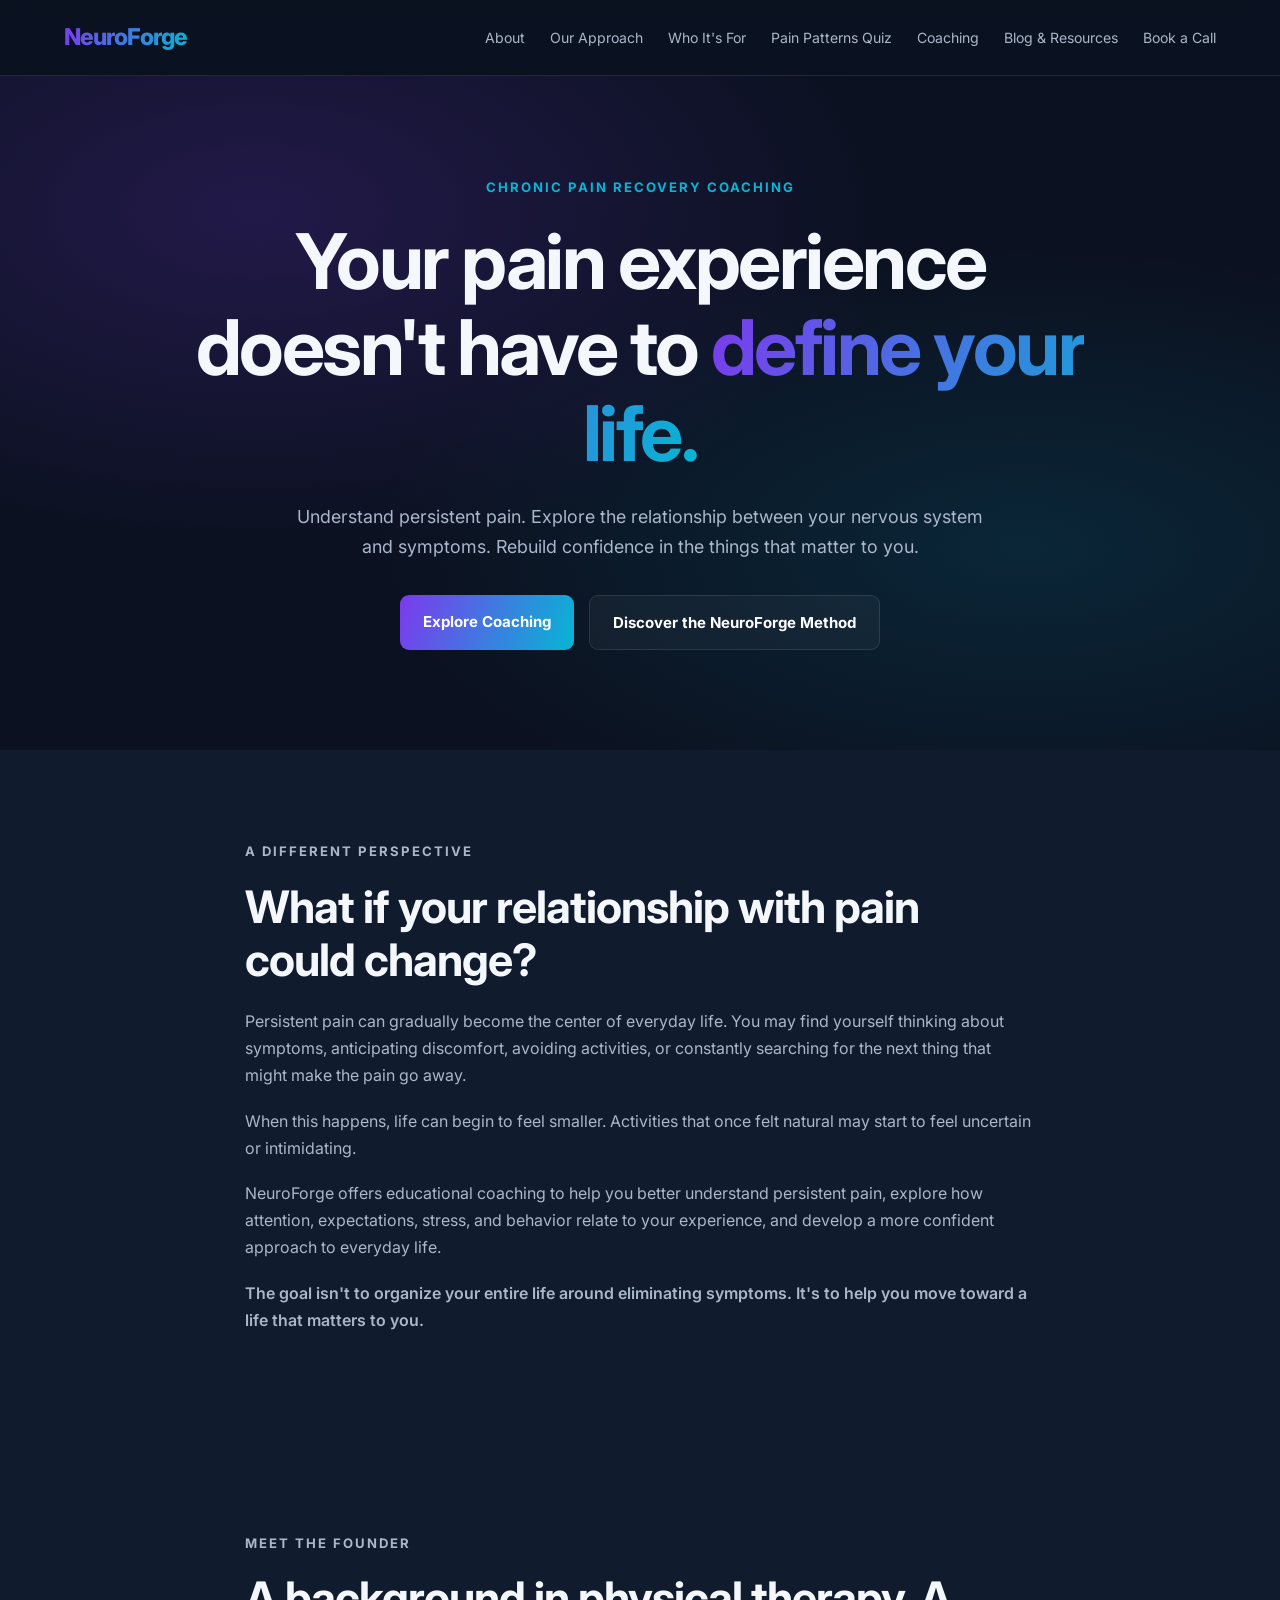
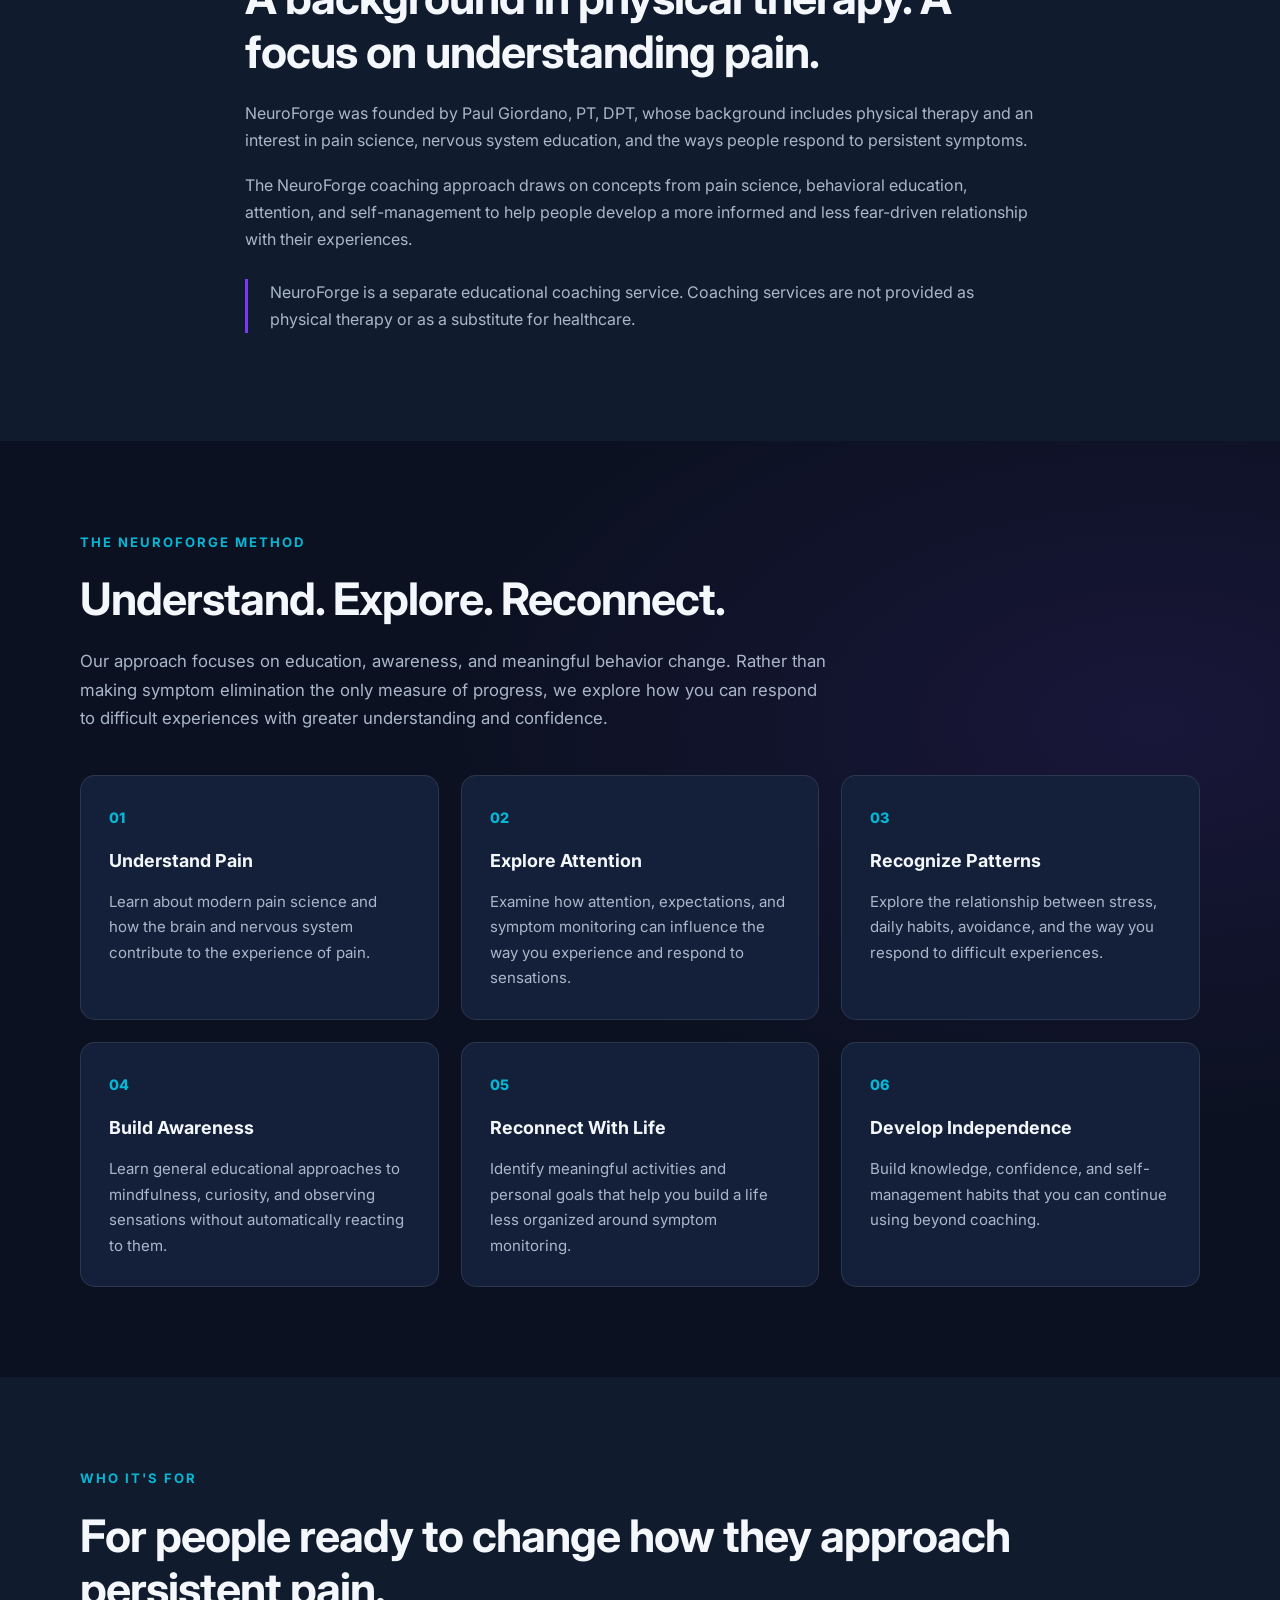
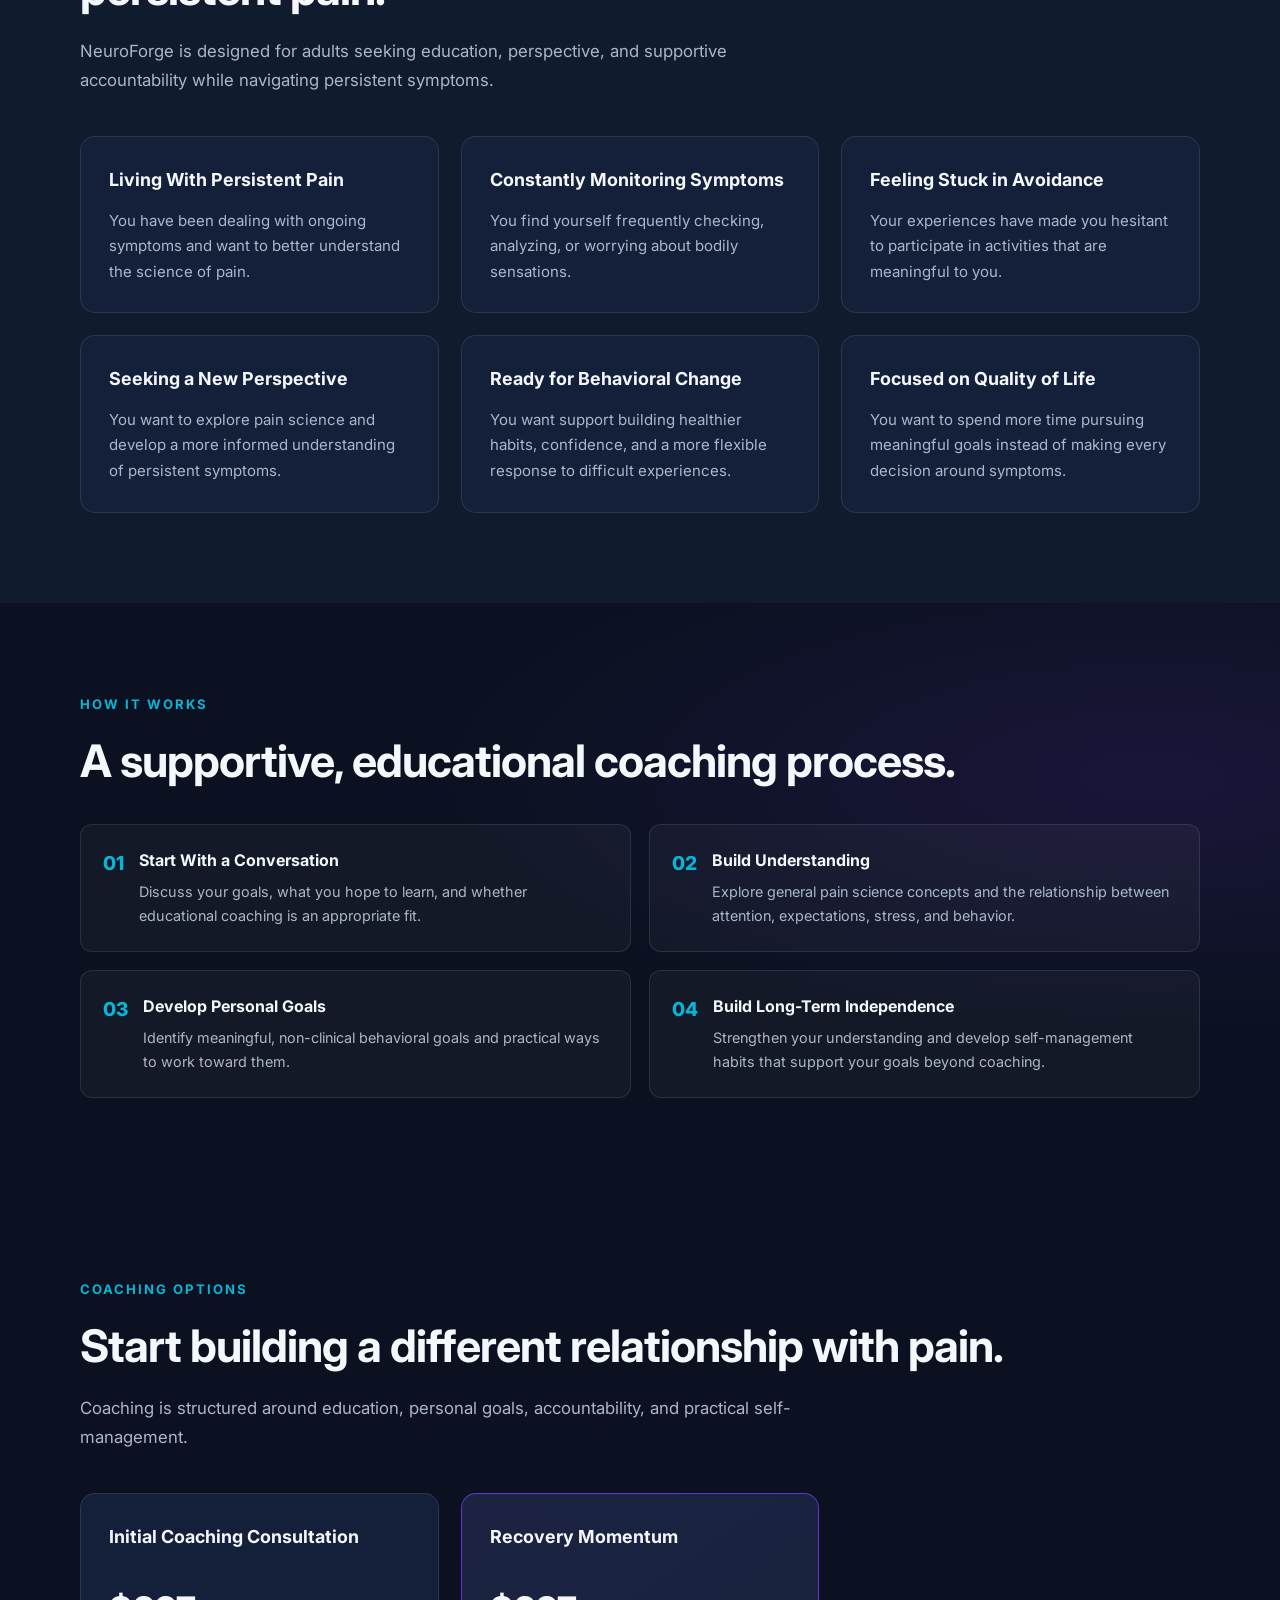
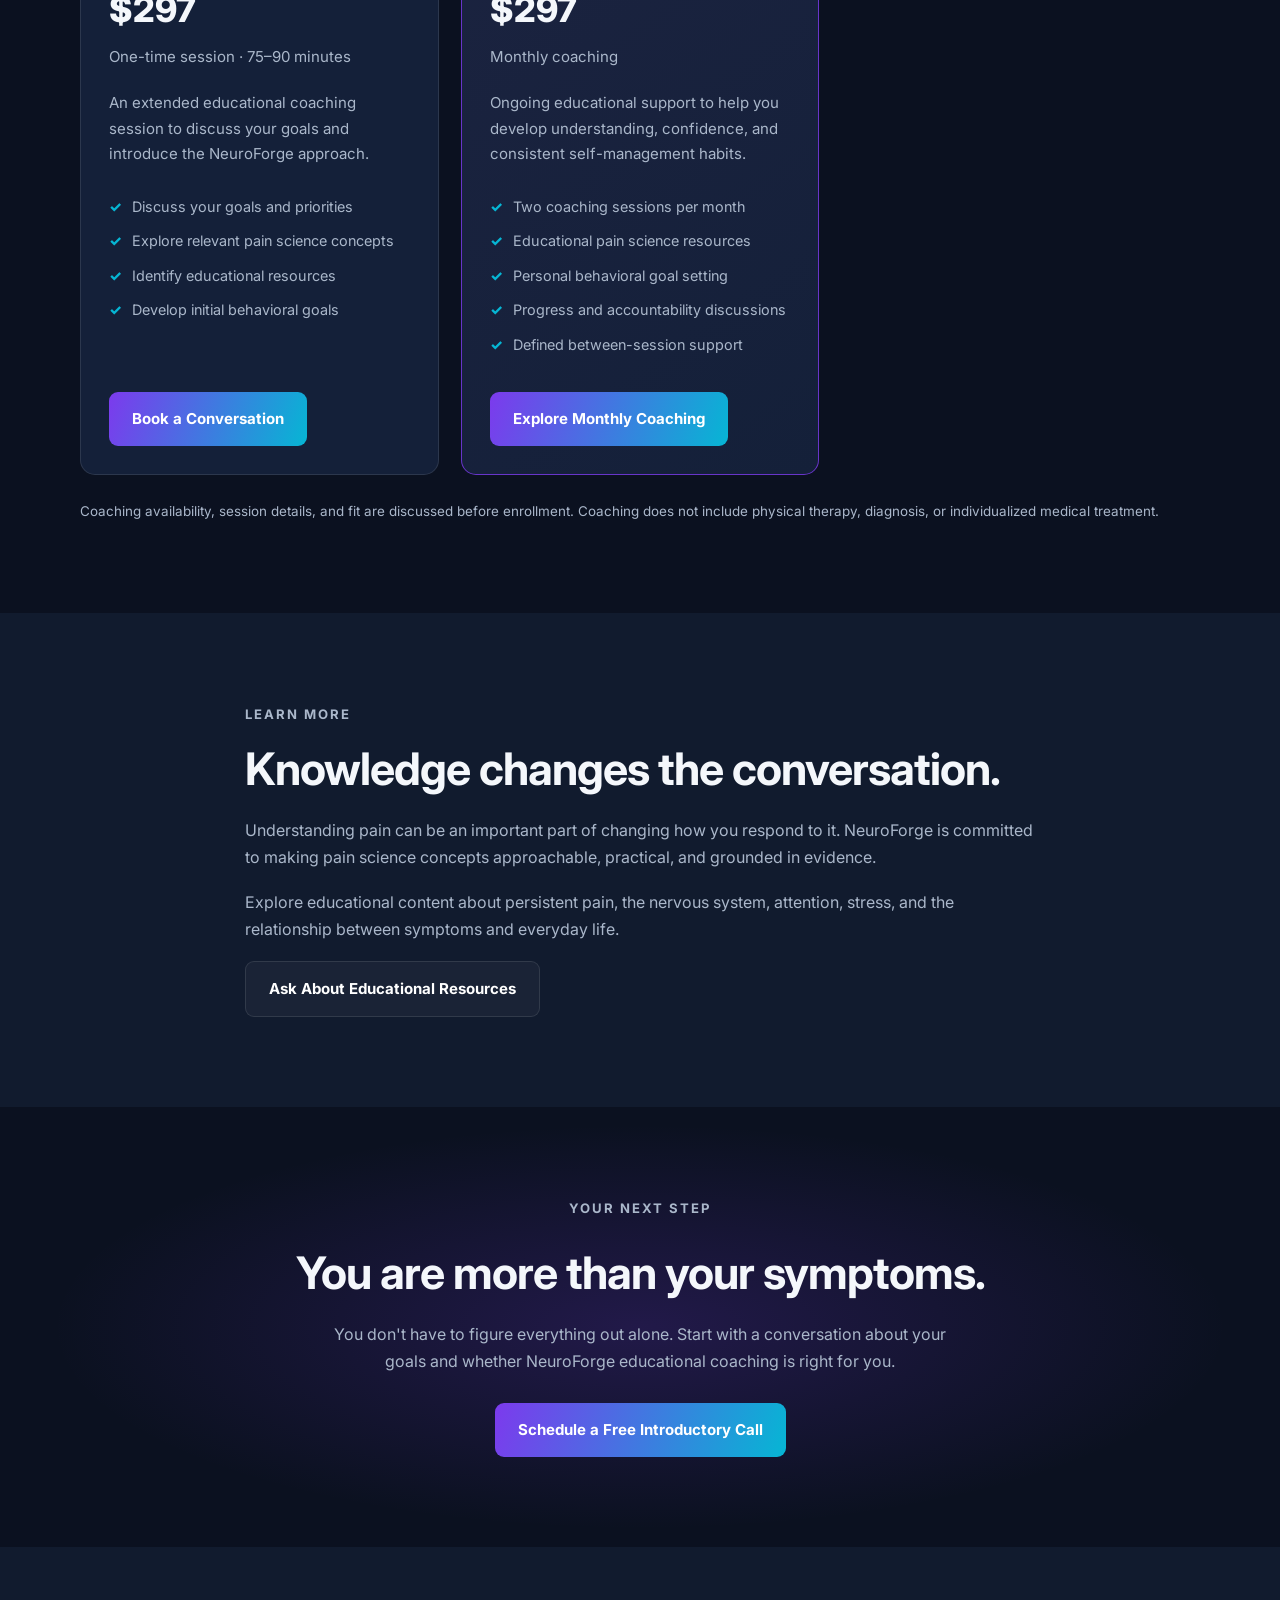
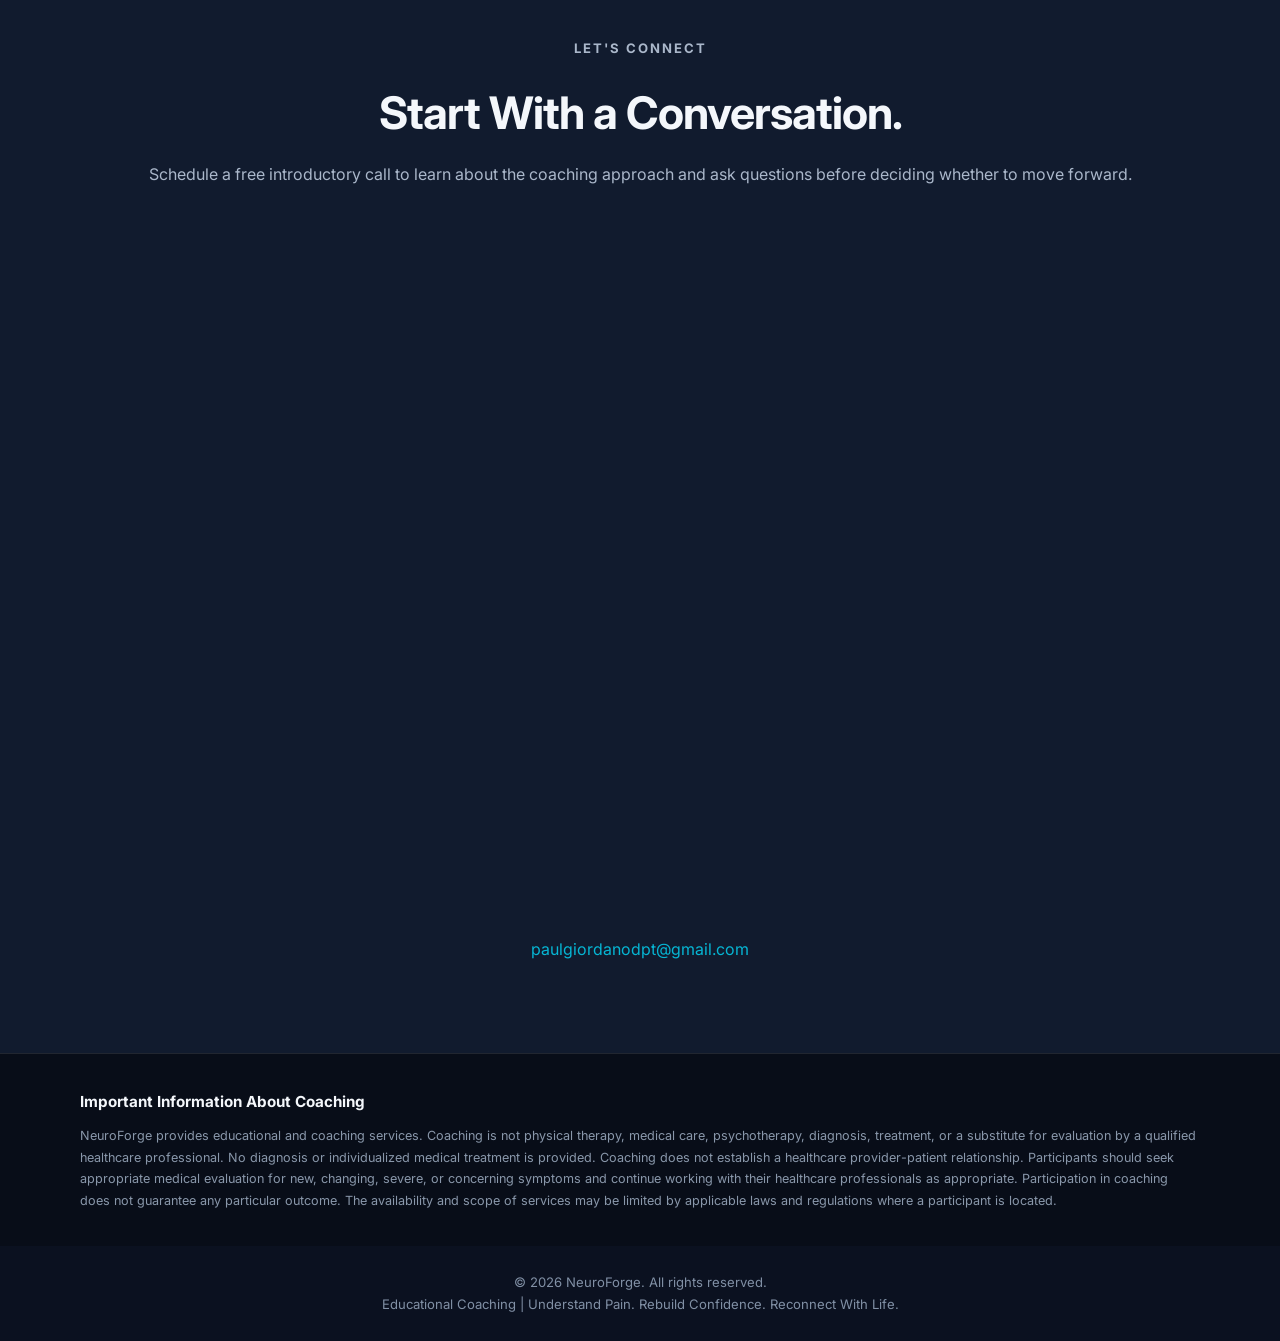
==== commit f4f677f1: "Update navigation links in index.html" ====
--- a/index.html
+++ b/index.html
@@ -521,12 +521,13 @@
     <a href="#" class="logo">NeuroForge</a>
 
     <ul class="nav-links">
-      <li><a href="#about">About</a></li>
-      <li><a href="#method">Our Approach</a></li>
-      <li><a href="#who">Who It's For</a></li>
-      <li><a href="#coaching">Coaching</a></li>
-      <li><a href="#resources">Resources</a></li>
-      <li><a href="#contact" class="nav-cta">Book a Call</a></li>
+      <li><a href="index.html#about">About</a></li>
+<li><a href="index.html#method">Our Approach</a></li>
+<li><a href="index.html#results">Who It's For</a></li>
+<li><a href="quiz.html">Pain Patterns Quiz</a></li>
+<li><a href="pricing.html">Coaching</a></li>
+<li><a href="blog.html">Blog & Resources</a></li>
+<li><a href="index.html#contact">Book a Call</a></li>
     </ul>
   </nav>
 
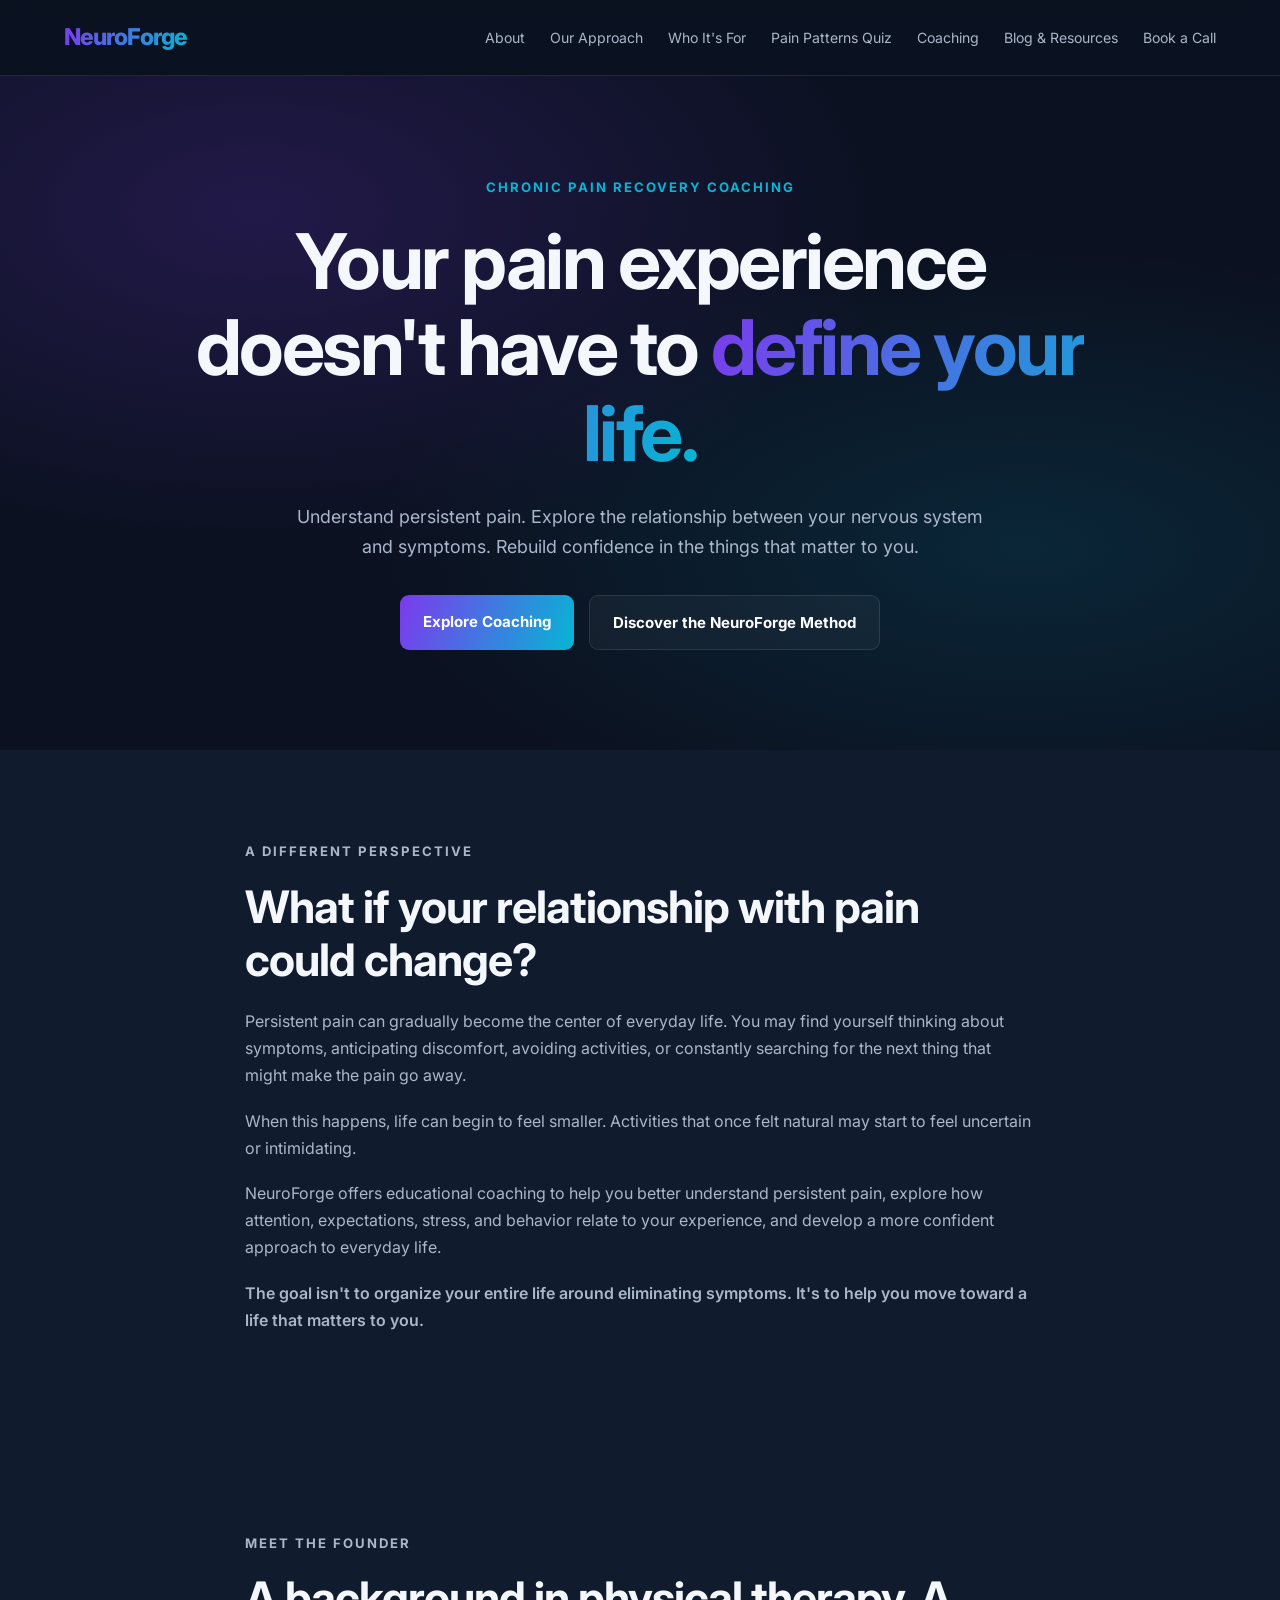
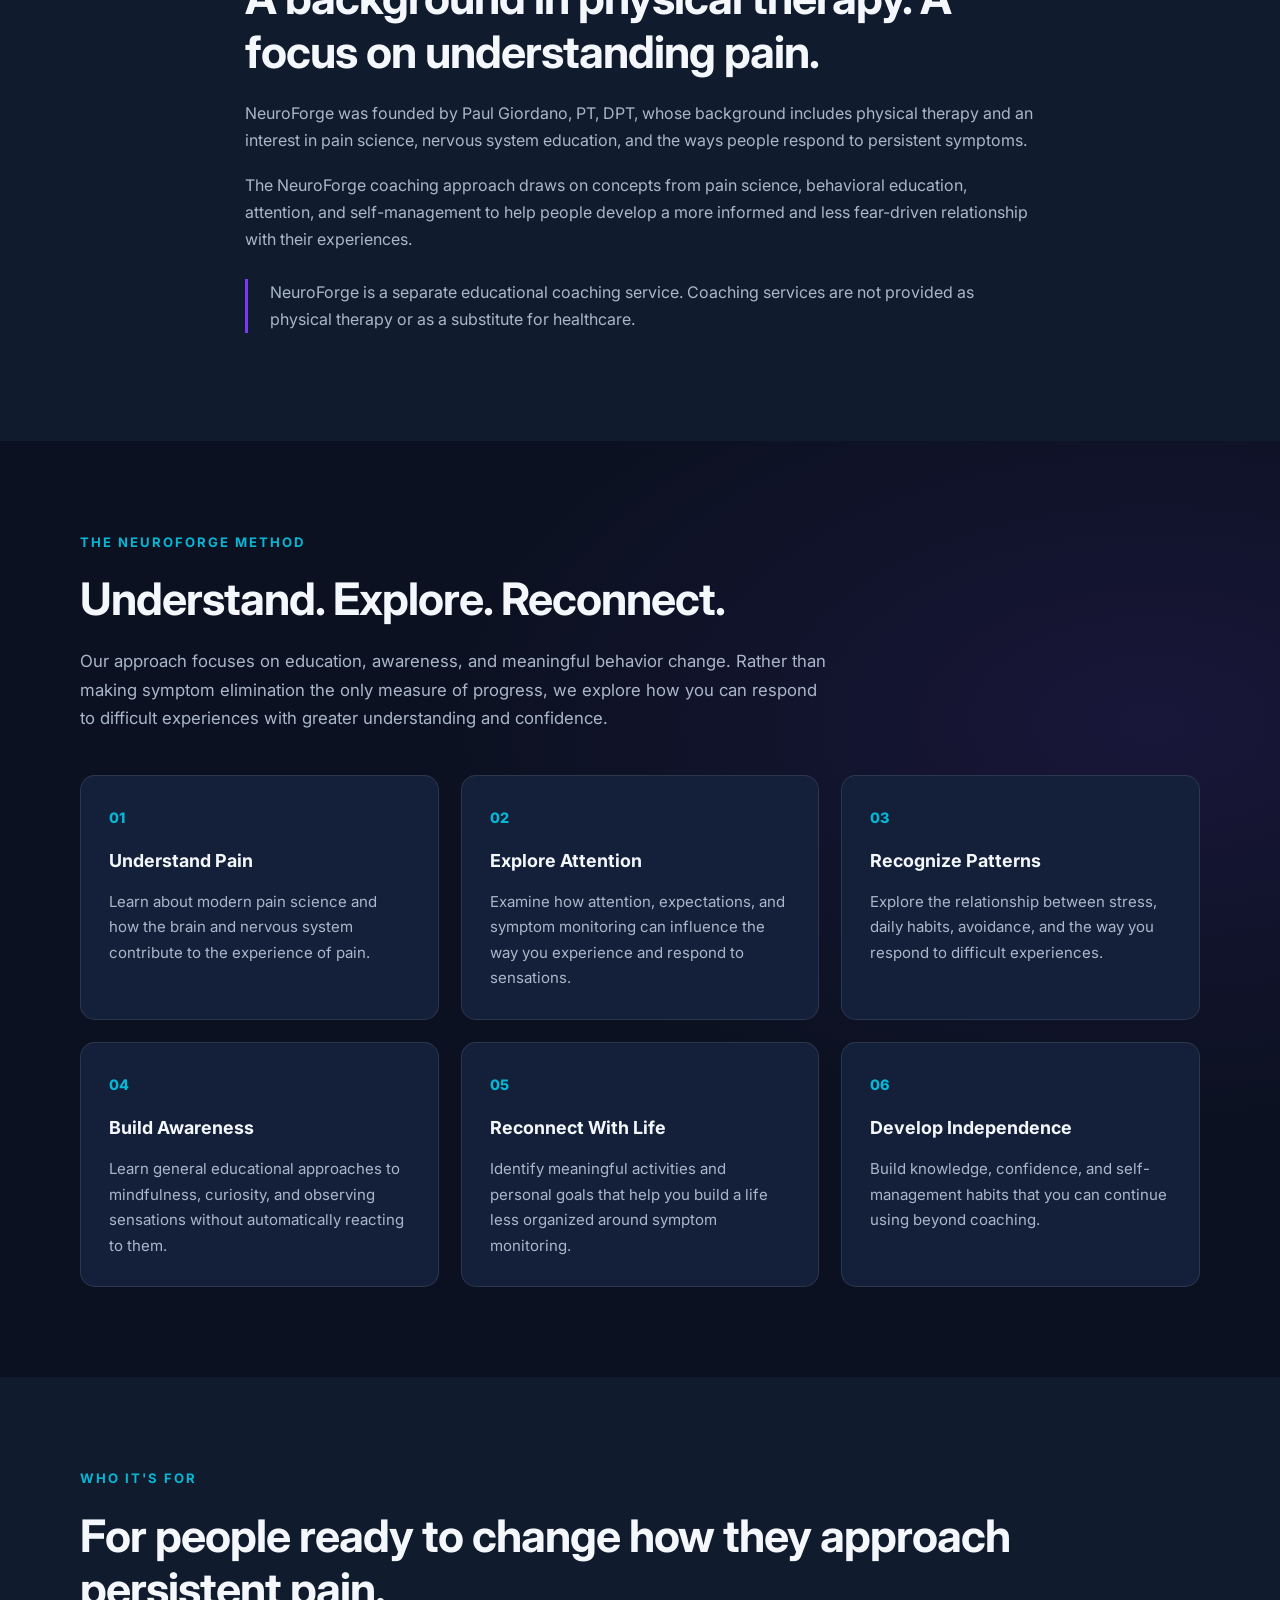
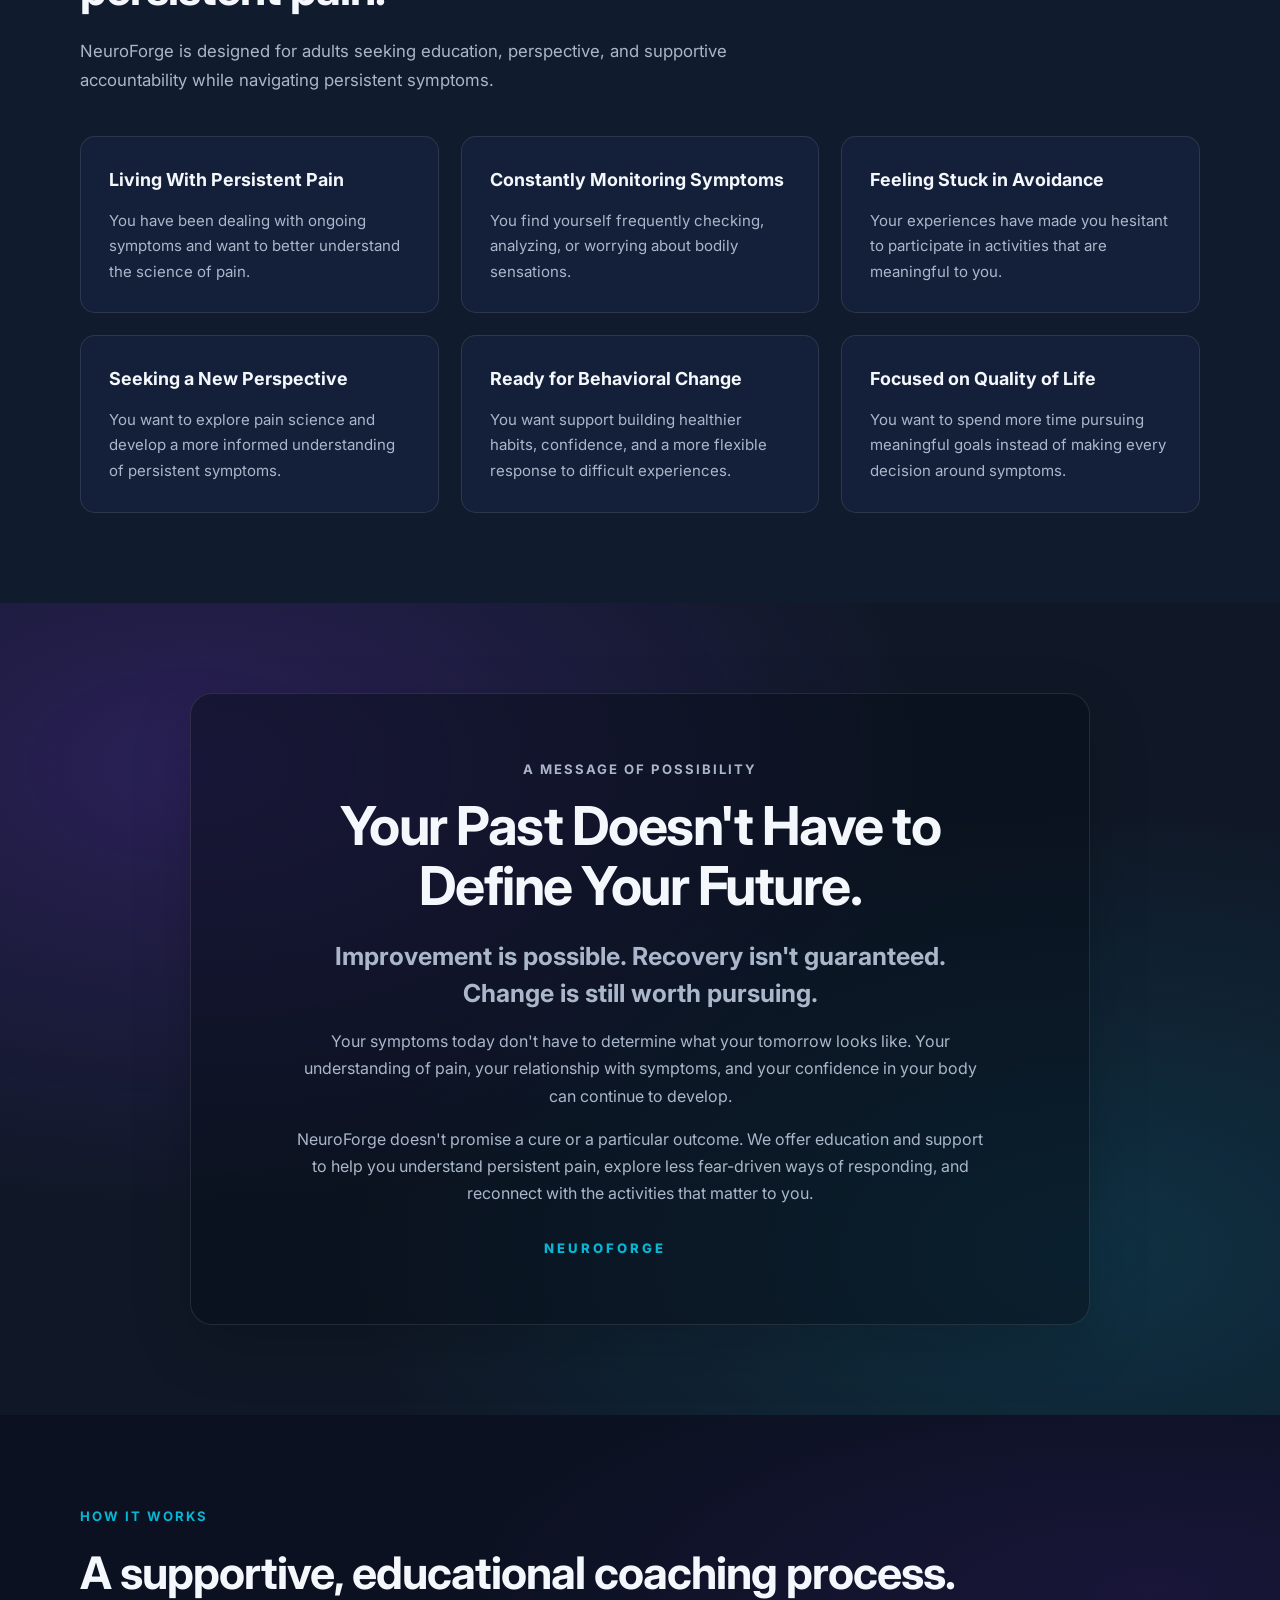
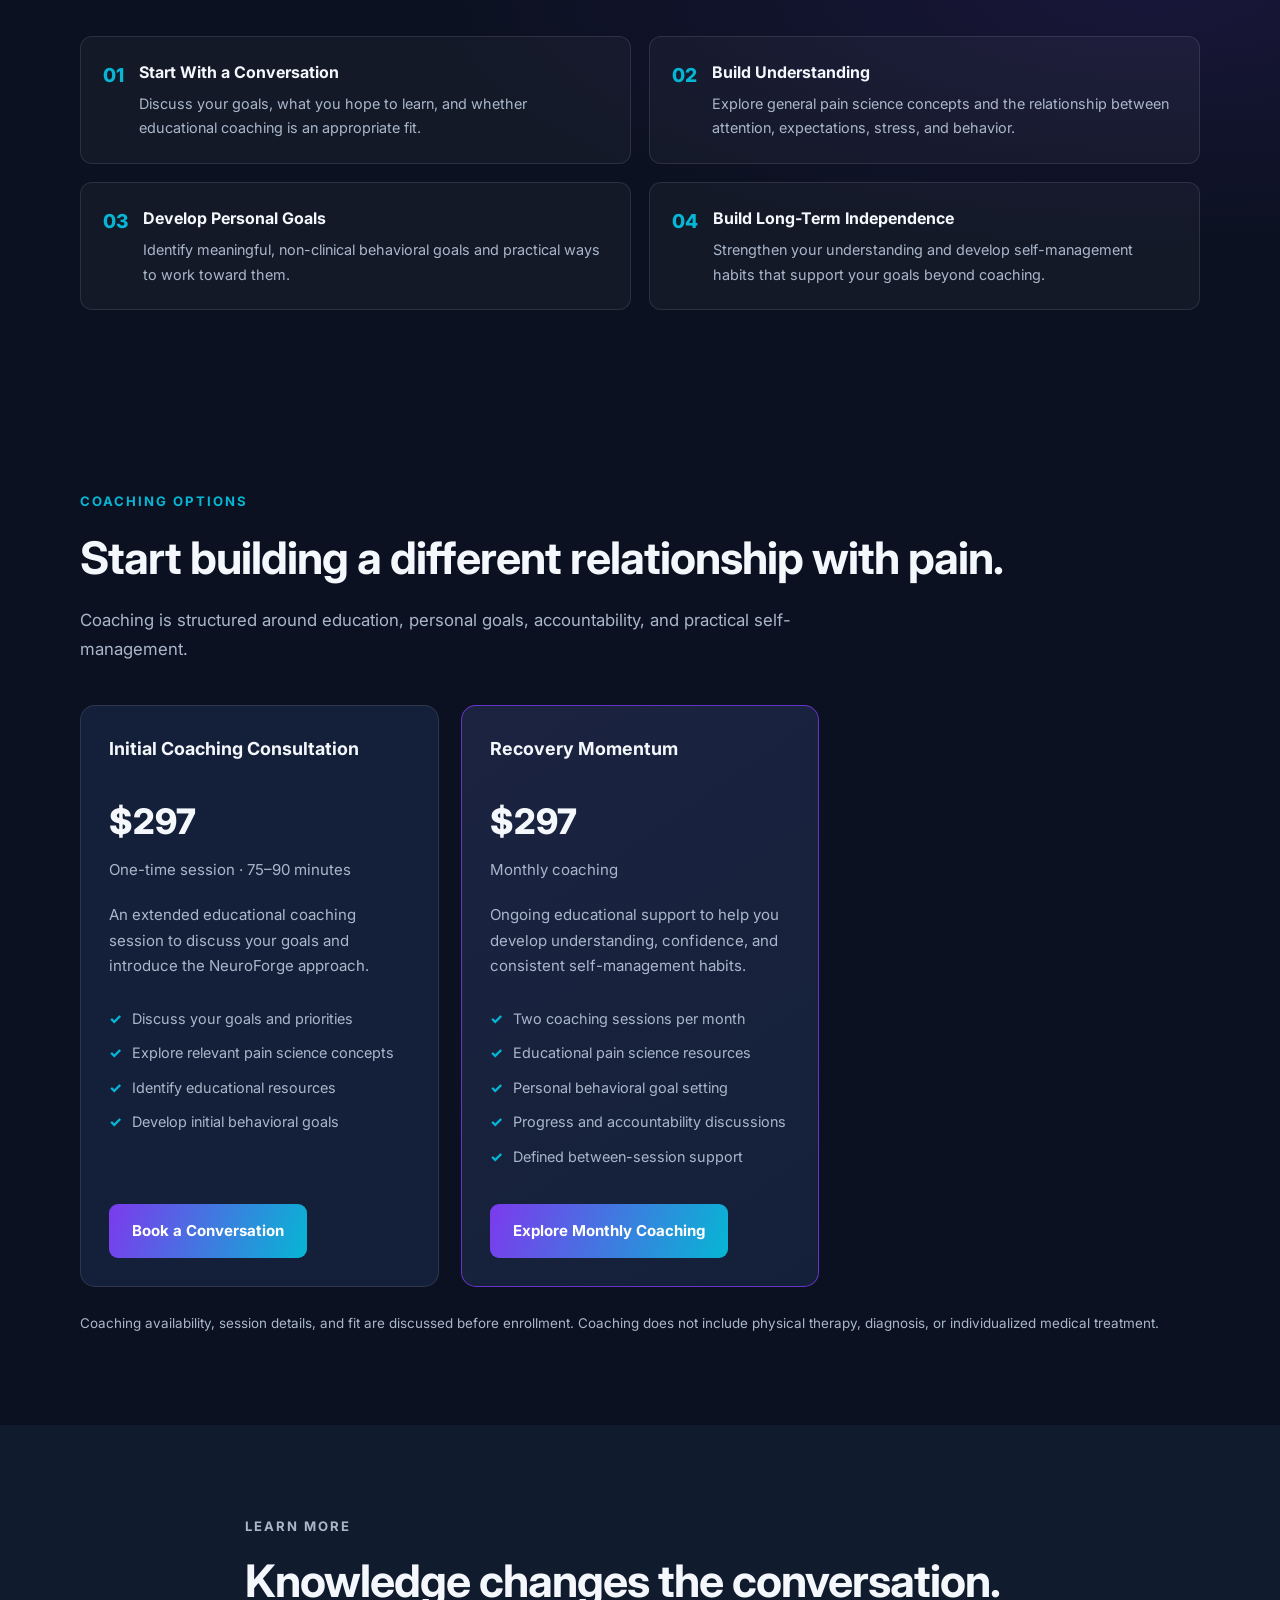
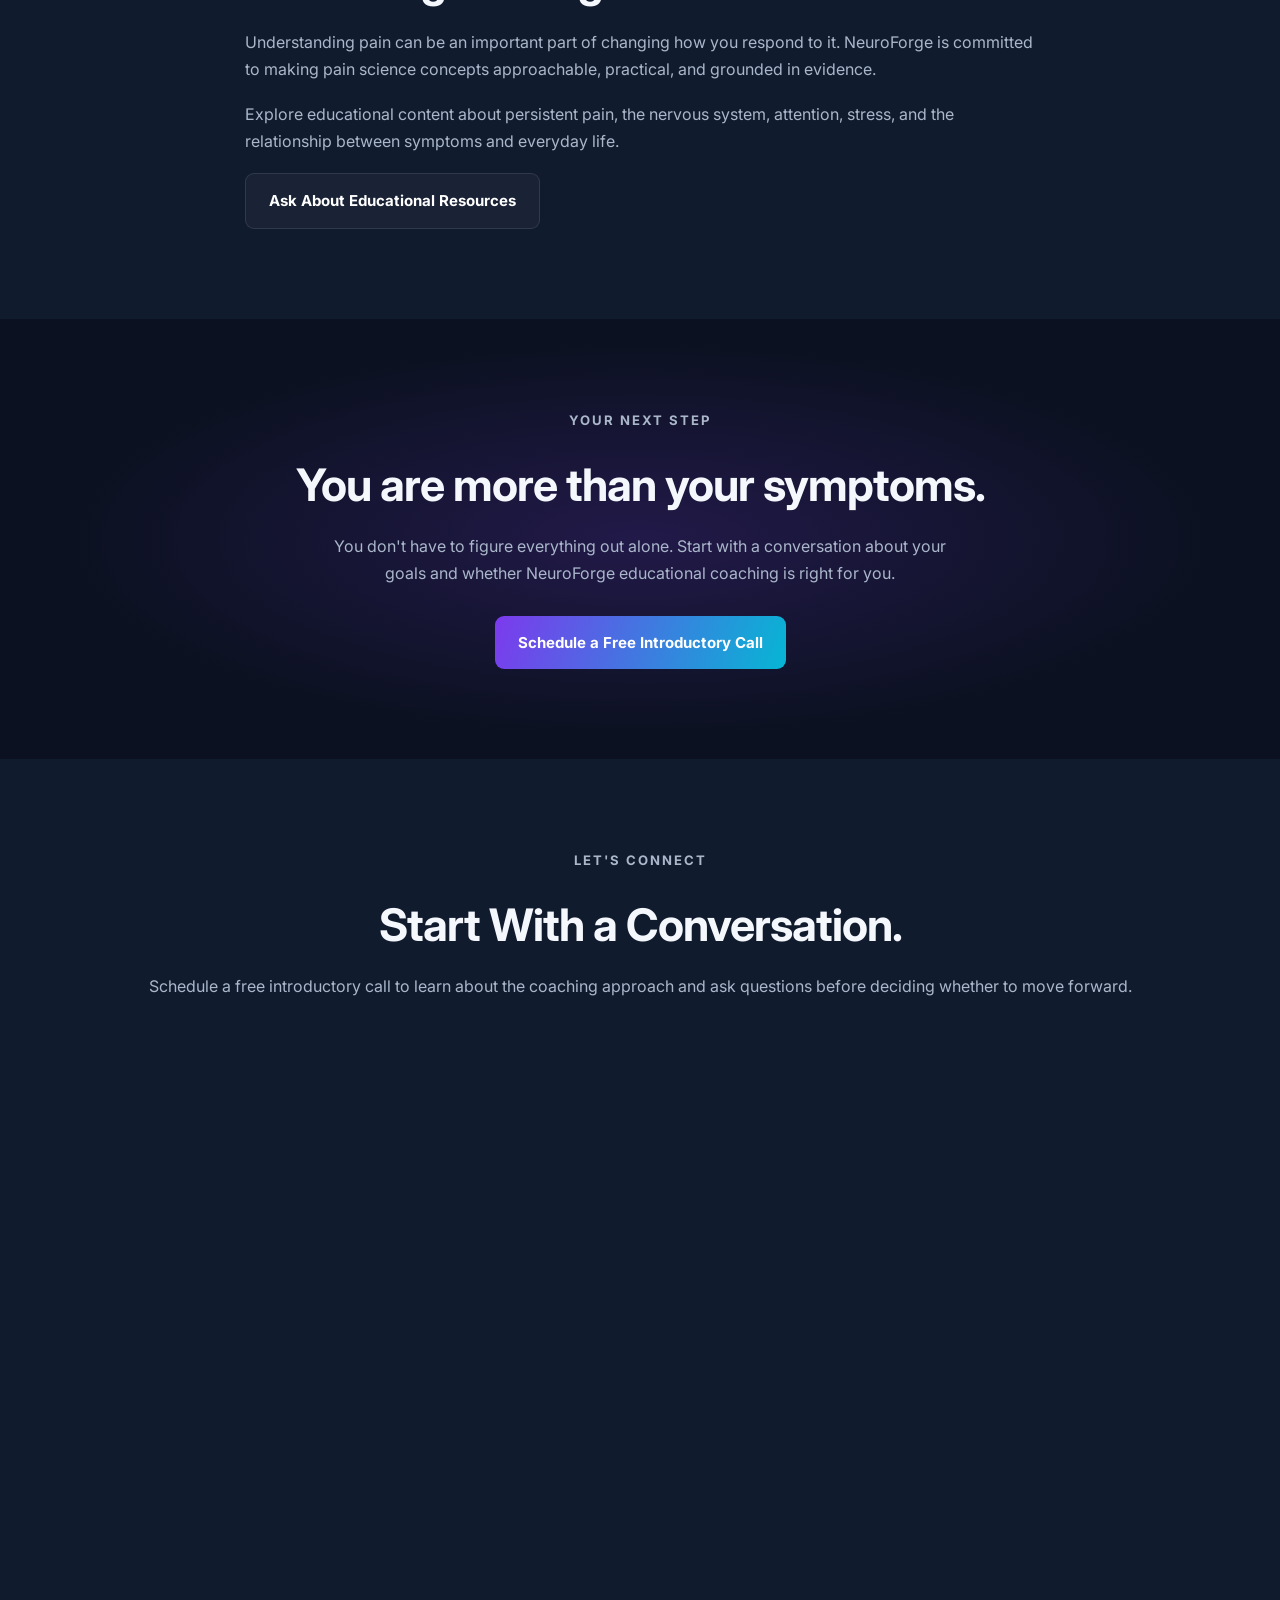
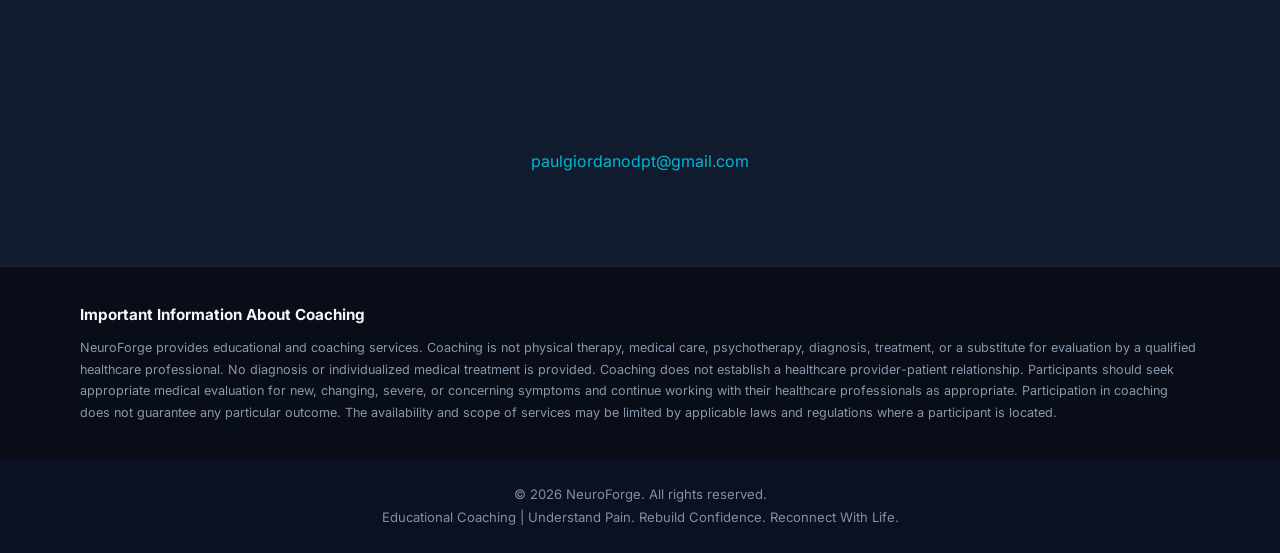
==== commit 31769c58: "Rename neuroforge-homepage-updated.html to index.html" ====
--- a/index.html
+++ b/index.html
@@ -247,6 +247,58 @@
       padding: 28px;
     }
 
+    /* Hope without guarantees section */
+    .hope-section {
+      position: relative;
+      overflow: hidden;
+      text-align: center;
+      background:
+        radial-gradient(ellipse at 15% 20%, rgba(124,58,237,0.24), transparent 48%),
+        radial-gradient(ellipse at 85% 80%, rgba(6,182,212,0.16), transparent 48%),
+        #101827;
+    }
+
+    .hope-panel {
+      max-width: 900px;
+      margin: 0 auto;
+      padding: clamp(30px, 6vw, 64px);
+      border: 1px solid var(--border);
+      border-radius: 22px;
+      background: rgba(8,13,24,0.48);
+      box-shadow: 0 20px 60px rgba(0,0,0,0.18);
+    }
+
+    .hope-panel h2 {
+      max-width: 760px;
+      margin: 0 auto 22px;
+      font-size: clamp(2rem, 5vw, 3.35rem);
+      line-height: 1.12;
+      letter-spacing: -1.5px;
+    }
+
+    .hope-statement {
+      max-width: 720px;
+      margin: 0 auto 25px;
+      color: var(--cyan);
+      font-size: clamp(1.15rem, 2.5vw, 1.55rem);
+      line-height: 1.5;
+      font-weight: 700;
+    }
+
+    .hope-panel p {
+      max-width: 700px;
+      margin: 0 auto 16px;
+      color: var(--muted);
+    }
+
+    .hope-panel .hope-brand {
+      margin: 30px 0 0;
+      color: var(--cyan);
+      font-size: 0.82rem;
+      font-weight: 800;
+      letter-spacing: 3px;
+    }
+
     .pillar-number {
       display: inline-block;
       color: var(--cyan);
@@ -763,6 +815,32 @@
 
       </div>
 
+    </div>
+  </section>
+
+  <!-- HOPE WITHOUT GUARANTEES -->
+  <section class="hope-section" aria-labelledby="hope-heading">
+    <div class="container">
+      <div class="hope-panel">
+        <p class="eyebrow">A Message of Possibility</p>
+        <h2 id="hope-heading">Your Past Doesn't Have to Define Your Future.</h2>
+        <p class="hope-statement">
+          Improvement is possible. Recovery isn't guaranteed.
+          Change is still worth pursuing.
+        </p>
+        <p>
+          Your symptoms today don't have to determine what your tomorrow looks like.
+          Your understanding of pain, your relationship with symptoms, and your
+          confidence in your body can continue to develop.
+        </p>
+        <p>
+          NeuroForge doesn't promise a cure or a particular outcome. We offer
+          education and support to help you understand persistent pain, explore
+          less fear-driven ways of responding, and reconnect with the activities
+          that matter to you.
+        </p>
+        <p class="hope-brand">NEUROFORGE</p>
+      </div>
     </div>
   </section>
 
